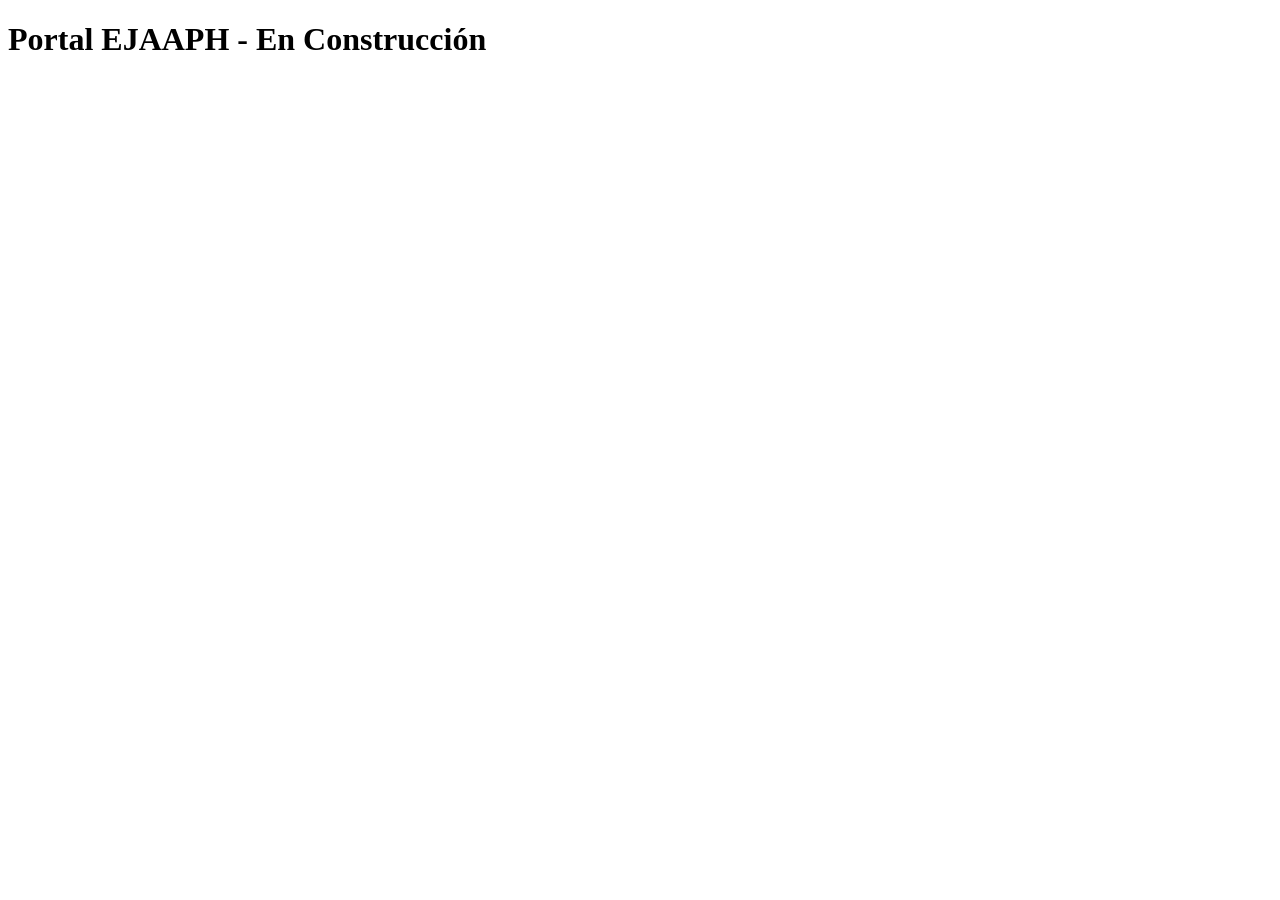
==== index.html @ 94952c79 "Estructura inicial del proyecto" ====
<!DOCTYPE html>
<html lang="es">
<head>
    <meta charset="UTF-8">
    <meta name="viewport" content="width=device-width, initial-scale=1.0">
    <title>Portal EJAAPH - En Construcción</title>
</head>
<body>
    <h1>Portal EJAAPH - En Construcción</h1>
</body>
</html>
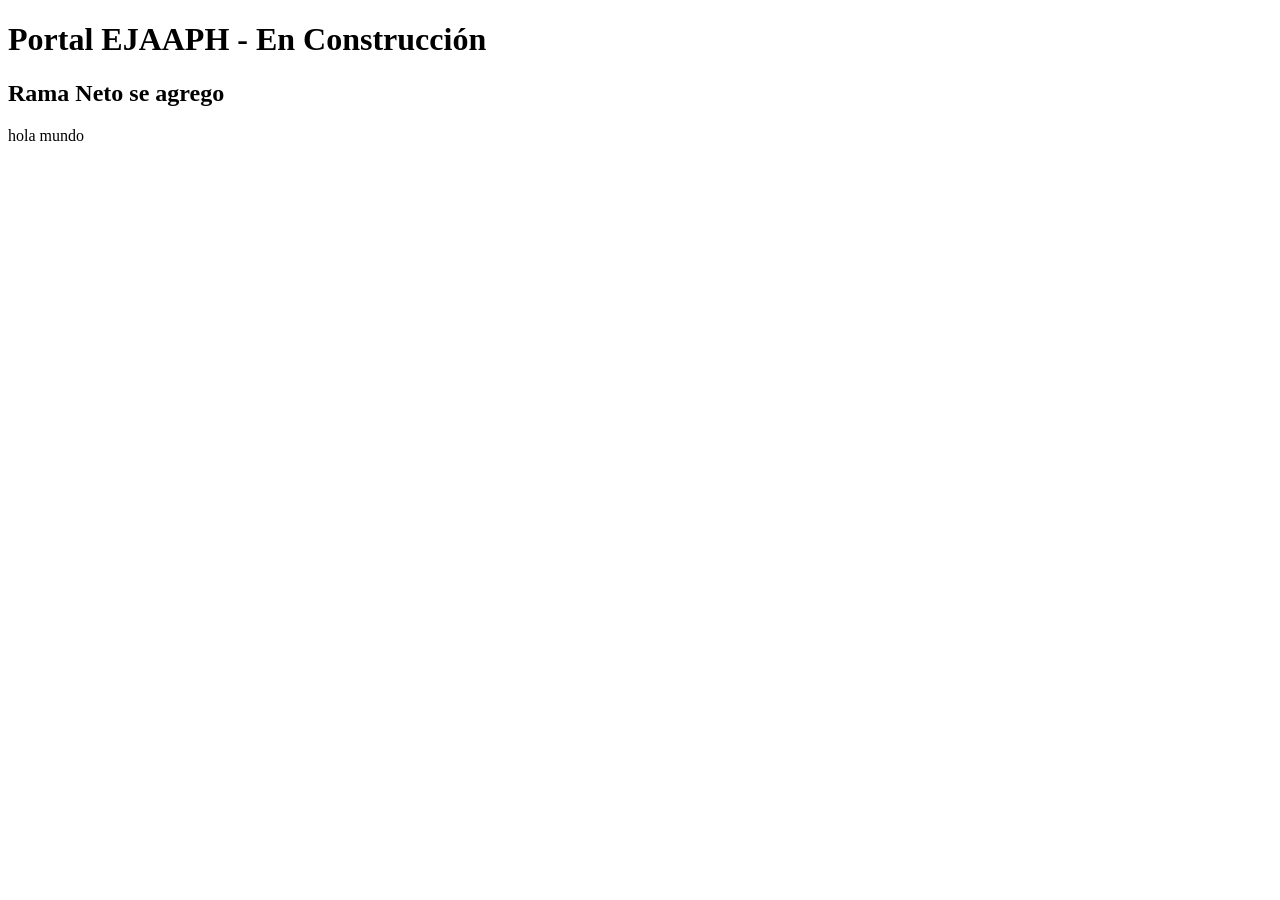
==== commit 41941f0a: "Añadir hola mundo" ====
--- a/index.html
+++ b/index.html
@@ -7,5 +7,8 @@
 </head>
 <body>
     <h1>Portal EJAAPH - En Construcción</h1>
+
+    <h2>Rama Neto se agrego</h2>
+    <p>hola mundo</p>    
 </body>
 </html>
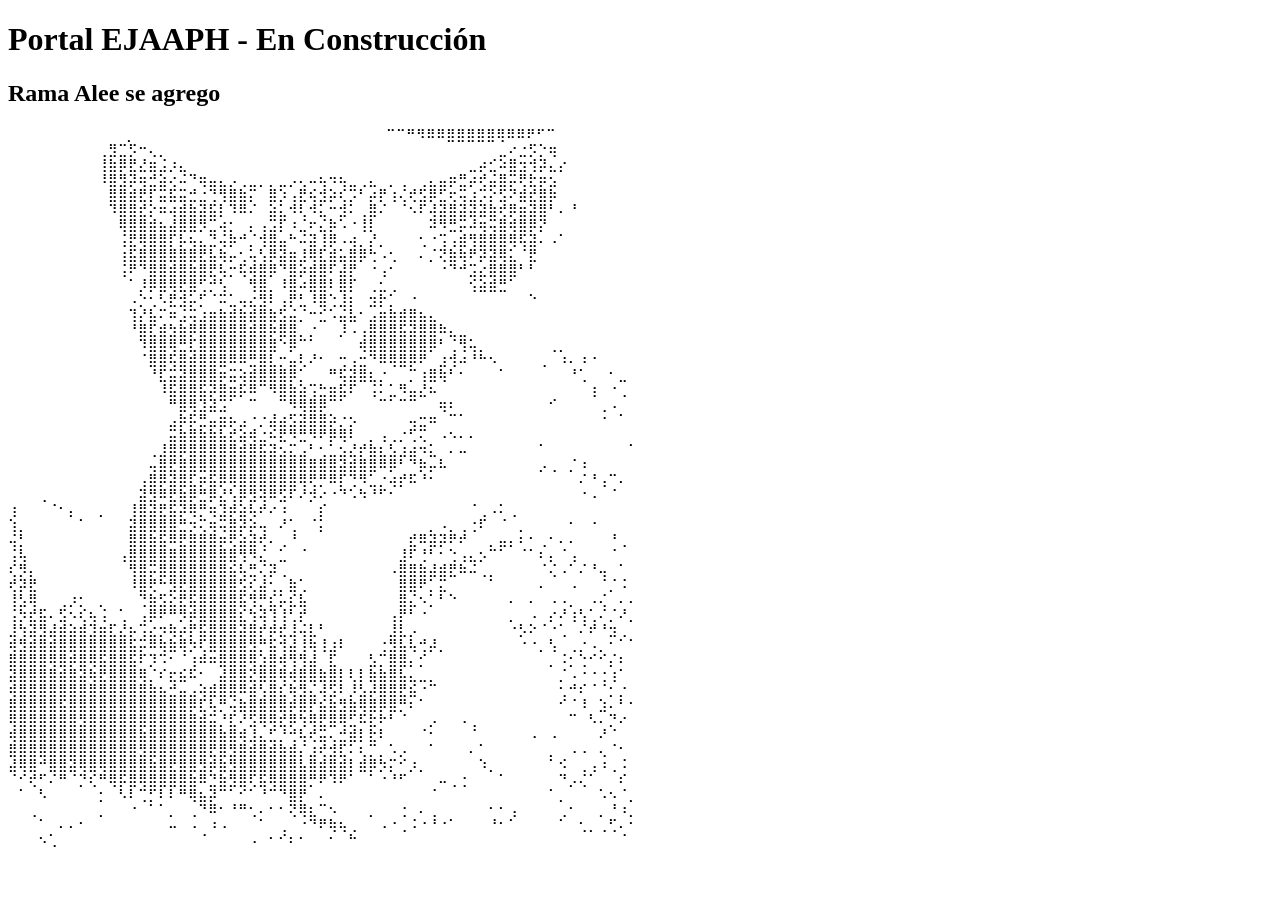
==== commit 93677c1b: "Se agrega rama Alee" ====
--- a/index.html
+++ b/index.html
@@ -8,7 +8,54 @@
 <body>
     <h1>Portal EJAAPH - En Construcción</h1>
 
-    <h2>Rama Neto se agrego</h2>
-    <p>hola mundo</p>    
+    <h2>Rama Alee se agrego</h2>
+    <pre> ⠀⠀⠀⠀⠀⠀⠀⠀⠀⠀⠀⡀⠀⠀⠀⠀⠀⠀⠀⠀⠀⠀⠀⠀⠀⠀⠀⠀⠀⠀⠀⠀⠀⠀⠀⠀⠀⠉⠉⠛⠻⠿⠿⣿⣿⣿⣿⣿⢿⠿⠿⠟⠋⠉⠀⠀⠀⠀⠀⠀⠀⠀⠀
+⠀⠀⠀⠀⠀⠀⠀⠀⠀⢀⣻⣉⡫⠒⢄⡀⠀⠀⠀⠀⠀⠀⠀⠀⠀⠀⠀⠀⠀⠀⠀⠀⠀⠀⠀⠀⠀⠀⠀⠀⠀⠀⠀⠀⠀⠀⠀⠀⠀⣀⠔⣐⡫⡑⢶⠀⠀⠀⠀⠀⠀⠀⠀
+⠀⠀⠀⠀⠀⠀⠀⠀⠀⢸⣷⡿⣟⣜⣶⣨⡰⣄⠀⠀⠀⠀⠀⠀⠀⠀⠀⠀⠀⠀⠀⠀⠀⠀⠀⠀⠀⠀⠀⠀⠀⠀⠀⠀⠀⠀⣀⡴⣊⠵⣿⣲⢺⡽⣄⡔⠀⠀⠀⠀⠀⠀⠀
+⠀⠀⠀⠀⠀⠀⠀⠀⠀⠸⣿⣻⡽⢶⣚⣵⢔⠬⠙⢶⣤⣄⡠⢀⣀⡀⡀⣀⡠⢄⠤⢦⠲⢦⣀⢀⣄⠀⡀⢀⠀⢀⣄⣤⡶⣛⡴⢞⣬⣿⡭⢟⣗⡶⣢⠀⠀⠀⠀⠀⠀⠀⠀
+⠀⠀⠀⠀⠀⠀⠀⠀⠀⠀⣿⣿⣾⣟⡏⣭⣯⣭⣚⣐⢙⢻⣿⣷⡍⠀⣿⡱⢠⣟⢮⣺⡵⢎⡩⠃⡴⡟⢰⢌⢞⣫⡿⣋⢖⢭⣰⡩⡕⣫⠝⣾⣞⣿⡷⠀⠀⠀⠀⠀⠀⠀⠀
+⠀⠀⠀⠀⠀⠀⠀⠀⠀⠀⠹⣿⣿⣞⡕⠶⢴⣾⣷⣽⣯⡇⠹⠿⠌⠀⣵⣅⠺⢇⠺⣅⠒⣺⠅⢀⣿⠌⠀⠈⠢⠏⢼⣽⣿⣽⣽⣽⣷⢞⡿⣶⣽⣿⠃⠄⠘⠀⠀⠀⠀⠀⠀
+⠀⠀⠀⠀⠀⠀⠀⠀⠀⠀⠀⢿⣿⣿⣾⣦⣼⣿⣿⡻⣉⢴⡂⠀⡄⢠⣩⡏⠰⣈⠖⣌⡷⠡⠐⢸⡇⠀⠀⠀⠀⠀⠽⠻⣛⡭⠼⢶⢭⣿⢾⣿⡿⡝⠀⠀⠀⠀⠀⠀⠀⠀⠀
+⠀⠀⠀⠀⠀⠀⠀⠀⠀⠀⠀⢨⣟⢿⣿⣿⡏⡧⢦⣄⣙⢬⡷⠚⡈⢺⣿⣤⠓⠬⣽⢸⡿⠠⢴⡀⡜⡀⠀⠀⠀⢂⠐⢩⢠⣾⢻⣿⣿⣿⢿⢯⣽⠄⠠⠁⠀⠀⠀⠀⠀⠀⠀
+⠀⠀⠀⠀⠀⠀⠀⠀⠀⠀⠀⢰⣯⣿⣿⣿⣿⣿⣿⣟⣧⢷⡤⢂⢥⢣⡿⣽⣶⣸⢿⣏⣾⣥⣿⡿⢓⠠⢂⠀⠀⠄⡈⢝⣷⢷⠟⡽⣽⢿⣅⠈⣟⠀⠀⠀⠀⠀⠀⠀⠀⠀⠀
+⠀⠀⠀⠀⠀⠀⠀⠀⠀⠀⠀⢨⠟⠙⣿⣿⣾⣿⣷⣿⣟⢧⡒⢯⢾⣿⡿⠙⣿⡵⣾⣿⠏⣼⡟⠀⠐⢠⠂⠀⠀⠀⠀⠐⠙⠚⣩⣔⣿⣿⣿⠃⠃⠀⠀⠀⠀⠀⠀⠀⠀⠀⠀
+⠀⠀⠀⠀⠀⠀⠀⠀⠀⠀⠀⠀⠁⡸⡿⣿⢿⣟⣿⢋⡚⢣⠀⠀⢻⣿⡀⠸⣿⠴⣿⣿⠇⣿⡏⠀⢀⣂⢀⠀⠀⠀⠀⠀⠀⠀⢪⣵⣾⣛⠁⠀⠀⠀⠀⠀⠀⠀⠀⠀⠀⠀⠀
+⠀⠀⠀⠀⠀⠀⠀⠀⠀⠀⠀⠀⠠⡑⢂⠣⣟⣺⡥⡋⠈⠭⣁⢤⣔⣻⠇⢠⡟⣃⠸⣿⢑⣸⡆⠀⣲⡗⡁⠀⠐⠀⠀⠀⠀⠀⠀⠀⠀⠀⠀⠀⠑⠀⠀⠀⠀⠀⠀⠀⠀⠀⠀
+⠀⠀⠀⠀⠀⠀⠀⠀⠀⠀⠀⠀⢹⡜⣧⠍⠶⣨⢭⣰⣶⣷⣾⣷⣾⣿⣷⣫⣬⡈⠒⣊⠡⣬⣧⠂⣠⣶⣷⣾⣿⣦⣄⠀⠀⠀⠀⠀⠀⠀⠀⠀⠀⠀⠀⠀⠀⠀⠀⠀⠀⠀⠀
+⠀⠀⠀⠀⠀⠀⠀⠀⠀⠀⠀⠀⠘⣿⣏⣾⣳⣷⡿⣿⣿⣿⣿⣿⣾⣿⡷⣿⣿⡀⡐⠀⠀⡸⠠⢠⣿⣿⣿⣯⣽⣿⣿⠷⣄⣀⠀⠀⠀⠀⠀⠀⠀⠀⠀⠀⠀⠀⠀⠀⠀⠀⠀
+⠀⠀⠀⠀⠀⠀⠀⠀⠀⠀⠀⠀⠀⠹⣿⣿⢿⣛⣏⣿⣿⣿⣿⣿⣿⣿⣿⠑⡿⠉⠁⠀⠀⠀⠀⢾⣿⣿⣿⣿⣿⣿⡿⠃⢈⢻⢥⡀⠀⠀⠀⠀⠀⠀⢀⡀⠀⠀⠀⠀⠀⠀⠀
+⠀⠀⠀⠀⠀⠀⠀⠀⠀⠀⠀⠀⠀⠈⣿⣿⢯⣿⣾⣿⣿⣿⠿⠿⣛⣿⣇⡒⣤⢇⠜⠂⠀⢒⢠⣒⠙⠿⢿⣿⡿⠟⠀⣰⢺⠴⠘⠓⠢⠀⠀⠀⠀⢀⠀⠰⠄⠰⠐⠀⠀⠀⠀
+⠀⠀⠀⠀⠀⠀⠀⠀⠀⠀⠀⠀⠀⠀⠘⣏⣭⣽⣿⣿⣿⡶⣭⢵⣾⣿⣿⣿⡿⡁⠀⠀⠛⢯⣽⣿⣆⡐⠀⠀⡉⢰⣿⢷⠃⠂⠀⠀⠀⠁⠀⠀⠀⠀⠀⠀⠘⢁⠀⠀⠂⣀⠀
+⠀⠀⠀⠀⠀⠀⠀⠀⠀⠀⠀⠀⠀⠀⠀⠸⣯⣿⣿⣯⡽⣿⣶⡯⠿⠉⠻⣿⣷⣵⢩⣓⣶⣯⠏⠀⢨⠅⣁⠻⣤⣜⠦⠀⠀⠀⠀⠀⠀⠀⠀⠀⠀⠀⠀⠀⠀⠀⢰⠀⠐⢀⠀
+⠀⠀⠀⠀⠀⠀⠀⠀⠀⠀⠀⠀⠀⠀⠀⠀⠛⣿⢿⣹⣽⣩⠁⠀⠉⠀⠀⠉⠻⢿⣿⡿⠉⠁⠀⠀⠀⠉⠁⠉⠉⠀⠀⢶⠆⠀⠀⠀⠀⠀⠀⠀⠀⠀⠊⠀⠀⠀⠀⢀⠠⠀⠀
+⠀⠀⠀⠀⠀⠀⠀⠀⠀⠀⠀⠀⠀⠀⠀⠀⣠⡷⡯⣛⣤⣶⡦⣠⠐⡐⣼⣴⣫⣽⣿⣿⡵⡐⡢⠀⠀⠀⠀⠀⢤⣒⠶⠀⠉⠁⠀⠀⠀⠀⠀⠀⠀⠀⠀⠀⠀⠀⠀⠐⠀⠁⠀
+⠀⠀⠀⠀⠀⠀⠀⠀⠀⠀⠀⠀⠀⠀⠀⠀⣭⣷⣿⣷⣷⣧⣞⣵⢾⣐⠮⣟⠻⣛⠻⠟⡿⢿⠇⠀⡀⢠⢀⡐⢋⢍⠀⠠⠢⠄⠄⠀⠀⠀⠀⠀⠀⠀⠀⠀⠀⠀⠀⠀⠀⠀⠀
+⠀⠀⠀⠀⠀⠀⠀⠀⠀⠀⠀⠀⠀⠀⢀⣸⣿⡿⣿⣿⣿⣿⣿⣾⣿⣯⣽⣢⣍⣠⠃⢂⣁⣢⣜⡞⣷⣆⣣⣰⣴⠲⣅⠀⠄⠤⠀⠀⠀⠀⠀⠀⠀⠁⠀⠀⠀⠀⠀⠀⠀⠀⠁
+⠀⠀⠀⠀⠀⠀⠀⠀⠀⠀⠀⠀⠀⠀⢤⣿⣟⣿⣿⣿⣿⣿⣿⣿⣿⣿⣿⣿⣿⣿⣿⣿⣿⣽⣾⣿⣿⠿⡿⠃⠙⡷⡤⠧⠀⠀⠀⠀⠀⠀⠀⠀⠀⡠⢀⠀⡈⠰⠀⠀⠀⠀⠀
+⠀⠀⠀⠀⠀⠀⠀⠀⠀⠀⠀⠀⠀⢠⣿⡿⣽⣿⣏⡶⣯⡿⢿⣿⣿⣿⣿⣿⣿⢿⢟⡛⠿⡏⢙⠻⣁⡐⢴⡞⠯⠘⠂⠀⠀⠀⠀⠀⠀⠀⠀⠀⠀⠀⠀⠀⠀⠌⠘⢠⠉⠄⠀
+⠀⠀⠀⢀⠀⠀⠀⠀⠀⠀⠀⠀⠀⣽⣻⠿⣟⣷⡿⣛⡿⣜⢣⡿⣻⢽⠿⣫⠏⠜⡺⠔⠐⠙⠡⠳⠘⠋⠂⠀⠀⠀⠀⠀⠀⠀⠀⠀⠀⠀⠀⠀⠀⠀⠀⠀⠀⠐⠠⠀⠈⠀⠀
+⢰⠀⠀⠀⠈⠂⡄⠀⠀⡀⠀⠀⢸⣿⣽⣟⣯⡽⢿⡛⢶⣹⡾⣵⢧⠞⠔⠰⠀⠀⠀⡎⠀⠀⠀⠀⠀⠀⠀⠀⠀⠀⠀⠀⠀⠀⠈⢀⠠⠅⢀⠀⠀⠀⠀⠀⠀⠀⠀⠀⠀⠀⠀
+⢱⡀⠀⠀⠀⠀⠀⠁⠀⠀⠀⠀⣽⣿⣿⣿⣿⣛⡲⢍⢶⢭⣿⡽⡵⢤⠀⠜⢁⠀⠈⡅⠀⠀⠀⠀⠀⠀⠀⠀⠀⠀⡀⠠⡀⢀⢐⠏⠀⠈⠀⡀⠀⠀⠀⠀⠂⠀⠐⠀⠀⠀⠀
+⢬⡃⠀⠀⠀⠀⠀⠀⠀⠀⠀⠀⣿⣿⣷⣯⠿⣟⣿⣿⣿⡶⢟⣵⣽⢞⠄⢀⠘⠀⠀⠀⠀⠀⠀⠀⠀⠀⠀⠀⣞⠿⣽⡽⠟⠞⠀⠀⡀⣤⡄⠆⠂⢀⠂⠄⠄⠀⠀⠀⠘⢀⠀
+⢨⢧⠀⠀⠀⠀⠀⠀⠀⠀⠀⢠⣿⣿⣿⣿⣿⣿⣿⣿⣿⣿⣿⢻⠻⣌⠀⣁⠀⠈⠀⠀⠀⠀⠀⠀⠀⠀⠀⣸⠏⢘⠃⠂⢑⢠⣄⡢⠉⠁⠀⠈⠁⠆⡄⠈⢠⠀⠀⠀⠈⠀⠀
+⢎⡻⡄⠀⠀⠀⠀⠀⠀⠀⠀⠀⢻⣿⡭⣿⣿⣿⣿⣿⣿⣿⣮⢧⣛⢌⡽⢀⠀⠀⠀⠀⠀⠀⠀⠀⠀⠀⠠⣿⣿⣷⣼⣾⣟⠷⠬⢀⡀⠀⠀⠀⠀⠈⢌⠠⠁⠌⠘⢤⠀⠁⠀
+⢞⡽⣟⠀⠀⠀⠀⠀⠀⠀⠀⠀⠸⣿⢟⠓⣻⣟⣿⣿⣿⣿⣿⣫⢎⣼⢂⡀⣷⢁⠀⠀⠀⠀⠀⠀⠀⠀⠀⣿⣿⠟⡁⣍⠀⠀⠀⠀⠁⠀⠀⠀⠀⠄⠀⠀⠠⠀⠀⠈⡈⠨⠀
+⢸⣣⢿⠀⠀⢀⡰⡂⠀⡀⠀⠀⠀⢙⣷⣫⣕⣟⣯⣿⣿⣿⣿⣯⢻⡛⣎⡥⣎⣧⠀⠀⠀⠀⠀⠀⠀⠀⠀⣿⣌⠢⡁⠃⠑⠀⠀⠀⠀⠀⠄⠀⠄⠀⠠⠠⡀⠀⠠⢌⠀⠄⠄
+⢨⡳⣞⣯⠄⣫⠢⢎⢦⢨⠀⢁⠀⢠⡿⠟⠛⡻⡾⣿⣿⣿⣿⣎⢳⢽⢹⢸⢃⡞⠀⠀⠀⠀⠀⠀⠀⠀⢠⡟⠃⠐⠀⠀⠀⠀⠀⠀⠀⠀⡀⠀⠠⠀⡔⠜⢰⢣⢁⠌⡈⠜⡀
+⣸⢳⣽⣻⣼⣾⣵⣾⣹⣶⣏⣜⡦⢩⣔⡲⢷⡴⡟⣯⣿⣿⣿⣽⣿⡞⡾⣞⣸⢬⣇⠃⠀⠀⠀⠀⠀⠀⣸⣇⡠⠀⠀⠀⠀⠀⠀⠀⠀⠀⠐⡣⠕⠈⠐⢁⠀⠌⠞⠘⣲⢀⠀
+⢾⣻⣾⣿⣾⣿⣿⣿⣿⣿⣿⣿⣯⡭⠿⢷⣷⢿⡳⢏⣿⣿⣿⣿⣻⡛⣯⢺⣼⢸⢷⢸⣰⠇⠀⠀⠀⢐⣻⣧⢧⢚⡼⡀⠀⠀⠀⠀⠀⠀⠀⠐⠐⡀⢣⠀⢀⡐⠠⡀⠂⠁⠁
+⣿⣿⣿⣿⢿⣿⡾⣿⢿⣯⣿⣿⣯⠏⡹⠩⠂⠈⢰⠾⠶⣿⣿⣿⢿⣱⣿⢾⢻⢻⣼⠀⣏⠀⠀⠀⣣⡉⣿⣿⡄⡊⠀⠀⠀⠀⠀⠀⠀⠀⠀⠀⠀⠀⡀⠨⡂⢑⠊⠊⡌⠆⠀
+⣽⣿⣿⣿⣿⣾⣿⣽⢷⣟⣿⣿⣿⢿⡈⠎⣖⣮⠯⠂⠀⣼⣿⣿⣝⣿⣿⢿⢾⣿⣿⣷⣿⡇⢇⡇⣷⣷⣿⣧⣄⣀⡀⠀⠀⠀⠀⠀⠀⠀⠀⠀⠀⠀⠀⡈⠠⠐⠐⢐⢰⠁⠀
+⢾⣿⣿⣿⣿⣿⣿⣿⣿⣿⣿⣿⣿⣿⣷⣦⣚⣤⣠⢵⣾⣿⣿⠿⣾⢣⣿⣎⢷⣻⣌⢼⣫⠇⡸⣣⡼⣿⣿⣟⣮⠐⠉⠀⠀⠀⠀⠀⠀⠀⠀⠀⠀⠀⠀⢂⠚⠎⠈⠈⡂⡐⠀
+⣿⣿⣿⣿⣿⣯⣿⣿⣿⣿⣿⣿⣿⣿⣿⣿⣿⣿⡿⣏⢧⡛⢬⣷⣿⣿⣿⣿⡾⣿⡟⣮⣷⣻⣷⢿⣿⡿⣿⡛⠆⠁⠀⠀⠀⠀⠀⠀⠀⠀⠀⠀⠀⠀⠀⠊⠈⠸⠀⣱⠄⠃⠂
+⢿⣿⣿⣿⣿⣿⣿⣻⣿⣿⣿⣿⣿⣿⣿⣿⣿⣿⣿⣾⣭⡘⣏⠜⣫⢿⢿⣞⡿⢳⢿⣟⣿⢿⣋⠯⣗⠗⠃⠈⠀⠀⡠⠀⠀⠠⢀⠀⠀⠀⠀⠀⠀⠀⠀⠀⠉⠀⠣⠄⡙⠔⠀
+⢾⣿⣿⣿⣿⣿⣿⣿⣿⣿⣿⣿⣿⣷⣿⣿⣿⣿⣿⣿⣿⣷⣿⢾⣸⣄⣋⡘⢚⢧⢞⣭⢄⣚⣾⡇⣗⠇⠀⠀⠀⠈⠂⠀⠀⠀⠈⠀⠀⠀⠀⠀⠠⠀⠠⠀⠀⠀⠀⠜⠈⠀⠀
+⣿⣿⣿⣿⣿⣿⣿⣿⣿⣿⣿⣿⣿⣻⣿⣿⣿⣿⣿⣿⣟⣿⣻⣿⣾⣿⣾⣷⣾⡌⣰⢞⣺⣏⠅⢆⡉⡀⠡⡠⠀⠀⠁⠀⠀⠀⠄⠁⠀⠀⠀⠀⠀⠀⡀⠀⠠⠠⠀⢄⠈⠂⠀
+⣼⢿⣿⠚⣿⣿⣽⢿⣿⢿⣿⣿⣿⣿⣷⣿⣟⣿⣿⣻⡾⣷⣻⣿⣿⣿⣿⣿⣿⣧⣿⣾⣿⣾⡇⣾⡿⡳⡍⠊⡰⡀⠀⠀⠀⠀⠀⠱⡀⠀⠀⠀⠀⠀⠁⠪⠀⢀⢠⠰⢀⠨⠀
+⠈⠊⢞⠋⠌⠛⠈⡙⢎⠛⢿⡯⣿⢿⣿⣿⣿⣿⣷⠿⣙⣷⣻⣿⢏⣯⢿⣿⣿⣿⡛⠟⠹⠟⠁⠀⠁⠐⠘⠋⠀⠀⠀⠤⢀⢐⠀⠀⠀⠁⠀⠀⠀⠀⠀⠙⡠⢌⠁⠀⠀⠎⠀
+⠀⠁⠀⠣⠀⠀⠀⠀⠀⡂⠀⠣⠇⢉⡋⠇⠇⠛⢿⣦⡽⠉⠁⠊⠁⠘⠉⠙⣿⡟⠀⠄⠀⠀⠀⠀⠀⠀⠀⠀⠀⠀⠈⠀⠀⠀⠀⠀⠀⠀⠀⠀⠀⠀⠁⡀⠀⠀⠀⠡⠢⠈⡀
+⠀⠀⢀⠀⠀⠀⠀⠀⠀⡀⠀⠀⠐⠀⠁⠁⡀⠀⢀⠙⠿⠂⠘⠛⢂⠄⠂⠂⢝⢿⣆⠉⠢⠀⠀⠀⡀⠀⠀⢐⠀⠄⢀⠀⠀⠀⠀⠀⠂⠂⢠⠀⠀⠀⠀⢀⠂⠀⠀⡀⠘⠰⡀
+⠀⠀⠀⠁⠀⠄⠄⠂⠀⠀⠀⠀⠀⠀⠀⠀⠤⠀⠠⠀⠰⠠⠀⠀⠀⠁⠀⢀⠀⠐⠙⠟⢷⢦⢀⠀⠀⠠⠐⢀⠨⠐⠘⠐⠁⠀⠀⠀⠘⠂⠁⠀⠀⠀⠀⠁⠀⢂⡀⢀⢋⠄⠂
+⠀⠀⠀⠢⢁⠀⠀⠀⠀⠀⠀⠀⠀⠀⠀⠀⠀⠀⠀⠈⠀⠀⠀⠀⠠⠀⠂⠊⠆⠂⠀⠀⠂⠀⠓⠀⠀⠀⠀⠀⠀⠀⠀⠀⠀⠀⠀⠀⠀⠀⠀⠀⠀⠀⠀⠀⠀⠀⠀⠀⠀⠈⠀</pre>    
 </body>
 </html>
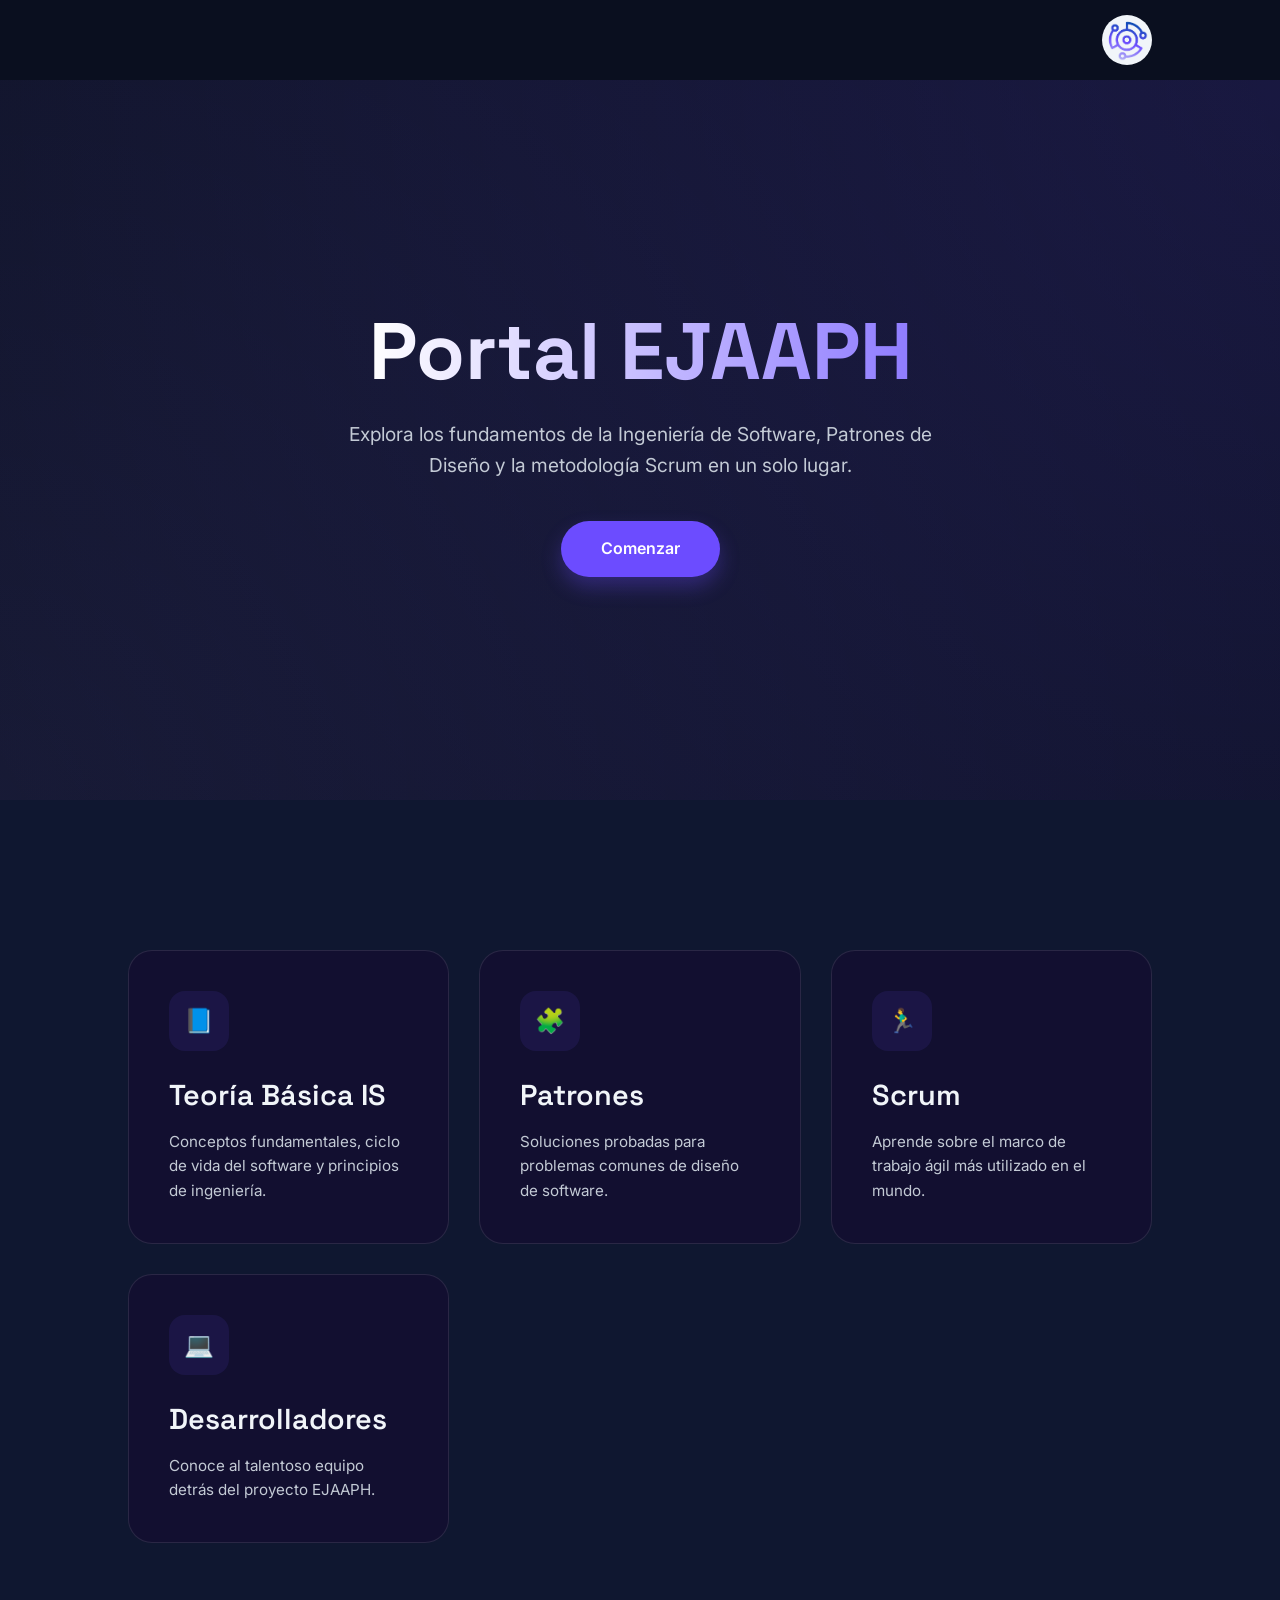
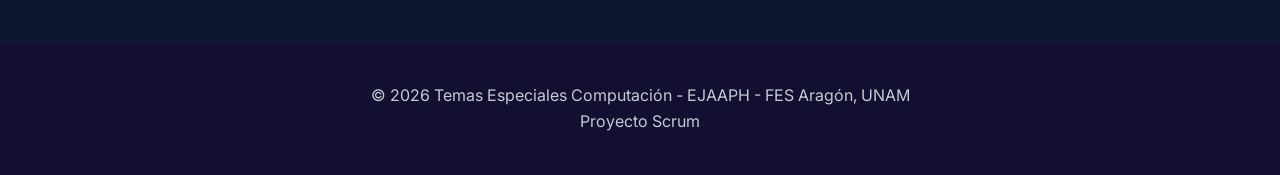
==== commit 179f33b4: "Se hace el home page, se dan estilos a el apartado 3 y se actualia una foto" ====
--- a/index.html
+++ b/index.html
@@ -1,61 +1,107 @@
 <!DOCTYPE html>
 <html lang="es">
+
 <head>
     <meta charset="UTF-8">
     <meta name="viewport" content="width=device-width, initial-scale=1.0">
-    <title>Portal EJAAPH - En Construcción</title>
+    <meta name="description" content="Portal EJAAPH - Ingeniería de Software y Metodologías Ágiles">
+    <title>Portal EJAAPH | Inicio</title>
+    <!-- Google Fonts -->
+    <link rel="preconnect" href="https://fonts.googleapis.com">
+    <link rel="preconnect" href="https://fonts.gstatic.com" crossorigin>
+    <link href="https://fonts.googleapis.com/css2?family=Inter:wght@400;500;600&family=Space+Grotesk:wght@500;700&display=swap" rel="stylesheet">
+    <link rel="stylesheet" href="src/style.css">
 </head>
+
 <body>
-    <h1>Portal EJAAPH - En Construcción</h1>
+    <!-- Encabezado -->
+    <header class="header">
+        <div class="menu">
+            <button id="menu-btn" class="menu-btn">
+                <span></span>
+                <span></span>
+                <span></span>
+            </button>
 
-    <h2>Rama Alee se agrego</h2>
-    <pre> ⠀⠀⠀⠀⠀⠀⠀⠀⠀⠀⠀⡀⠀⠀⠀⠀⠀⠀⠀⠀⠀⠀⠀⠀⠀⠀⠀⠀⠀⠀⠀⠀⠀⠀⠀⠀⠀⠉⠉⠛⠻⠿⠿⣿⣿⣿⣿⣿⢿⠿⠿⠟⠋⠉⠀⠀⠀⠀⠀⠀⠀⠀⠀
-⠀⠀⠀⠀⠀⠀⠀⠀⠀⢀⣻⣉⡫⠒⢄⡀⠀⠀⠀⠀⠀⠀⠀⠀⠀⠀⠀⠀⠀⠀⠀⠀⠀⠀⠀⠀⠀⠀⠀⠀⠀⠀⠀⠀⠀⠀⠀⠀⠀⣀⠔⣐⡫⡑⢶⠀⠀⠀⠀⠀⠀⠀⠀
-⠀⠀⠀⠀⠀⠀⠀⠀⠀⢸⣷⡿⣟⣜⣶⣨⡰⣄⠀⠀⠀⠀⠀⠀⠀⠀⠀⠀⠀⠀⠀⠀⠀⠀⠀⠀⠀⠀⠀⠀⠀⠀⠀⠀⠀⠀⣀⡴⣊⠵⣿⣲⢺⡽⣄⡔⠀⠀⠀⠀⠀⠀⠀
-⠀⠀⠀⠀⠀⠀⠀⠀⠀⠸⣿⣻⡽⢶⣚⣵⢔⠬⠙⢶⣤⣄⡠⢀⣀⡀⡀⣀⡠⢄⠤⢦⠲⢦⣀⢀⣄⠀⡀⢀⠀⢀⣄⣤⡶⣛⡴⢞⣬⣿⡭⢟⣗⡶⣢⠀⠀⠀⠀⠀⠀⠀⠀
-⠀⠀⠀⠀⠀⠀⠀⠀⠀⠀⣿⣿⣾⣟⡏⣭⣯⣭⣚⣐⢙⢻⣿⣷⡍⠀⣿⡱⢠⣟⢮⣺⡵⢎⡩⠃⡴⡟⢰⢌⢞⣫⡿⣋⢖⢭⣰⡩⡕⣫⠝⣾⣞⣿⡷⠀⠀⠀⠀⠀⠀⠀⠀
-⠀⠀⠀⠀⠀⠀⠀⠀⠀⠀⠹⣿⣿⣞⡕⠶⢴⣾⣷⣽⣯⡇⠹⠿⠌⠀⣵⣅⠺⢇⠺⣅⠒⣺⠅⢀⣿⠌⠀⠈⠢⠏⢼⣽⣿⣽⣽⣽⣷⢞⡿⣶⣽⣿⠃⠄⠘⠀⠀⠀⠀⠀⠀
-⠀⠀⠀⠀⠀⠀⠀⠀⠀⠀⠀⢿⣿⣿⣾⣦⣼⣿⣿⡻⣉⢴⡂⠀⡄⢠⣩⡏⠰⣈⠖⣌⡷⠡⠐⢸⡇⠀⠀⠀⠀⠀⠽⠻⣛⡭⠼⢶⢭⣿⢾⣿⡿⡝⠀⠀⠀⠀⠀⠀⠀⠀⠀
-⠀⠀⠀⠀⠀⠀⠀⠀⠀⠀⠀⢨⣟⢿⣿⣿⡏⡧⢦⣄⣙⢬⡷⠚⡈⢺⣿⣤⠓⠬⣽⢸⡿⠠⢴⡀⡜⡀⠀⠀⠀⢂⠐⢩⢠⣾⢻⣿⣿⣿⢿⢯⣽⠄⠠⠁⠀⠀⠀⠀⠀⠀⠀
-⠀⠀⠀⠀⠀⠀⠀⠀⠀⠀⠀⢰⣯⣿⣿⣿⣿⣿⣿⣟⣧⢷⡤⢂⢥⢣⡿⣽⣶⣸⢿⣏⣾⣥⣿⡿⢓⠠⢂⠀⠀⠄⡈⢝⣷⢷⠟⡽⣽⢿⣅⠈⣟⠀⠀⠀⠀⠀⠀⠀⠀⠀⠀
-⠀⠀⠀⠀⠀⠀⠀⠀⠀⠀⠀⢨⠟⠙⣿⣿⣾⣿⣷⣿⣟⢧⡒⢯⢾⣿⡿⠙⣿⡵⣾⣿⠏⣼⡟⠀⠐⢠⠂⠀⠀⠀⠀⠐⠙⠚⣩⣔⣿⣿⣿⠃⠃⠀⠀⠀⠀⠀⠀⠀⠀⠀⠀
-⠀⠀⠀⠀⠀⠀⠀⠀⠀⠀⠀⠀⠁⡸⡿⣿⢿⣟⣿⢋⡚⢣⠀⠀⢻⣿⡀⠸⣿⠴⣿⣿⠇⣿⡏⠀⢀⣂⢀⠀⠀⠀⠀⠀⠀⠀⢪⣵⣾⣛⠁⠀⠀⠀⠀⠀⠀⠀⠀⠀⠀⠀⠀
-⠀⠀⠀⠀⠀⠀⠀⠀⠀⠀⠀⠀⠠⡑⢂⠣⣟⣺⡥⡋⠈⠭⣁⢤⣔⣻⠇⢠⡟⣃⠸⣿⢑⣸⡆⠀⣲⡗⡁⠀⠐⠀⠀⠀⠀⠀⠀⠀⠀⠀⠀⠀⠑⠀⠀⠀⠀⠀⠀⠀⠀⠀⠀
-⠀⠀⠀⠀⠀⠀⠀⠀⠀⠀⠀⠀⢹⡜⣧⠍⠶⣨⢭⣰⣶⣷⣾⣷⣾⣿⣷⣫⣬⡈⠒⣊⠡⣬⣧⠂⣠⣶⣷⣾⣿⣦⣄⠀⠀⠀⠀⠀⠀⠀⠀⠀⠀⠀⠀⠀⠀⠀⠀⠀⠀⠀⠀
-⠀⠀⠀⠀⠀⠀⠀⠀⠀⠀⠀⠀⠘⣿⣏⣾⣳⣷⡿⣿⣿⣿⣿⣿⣾⣿⡷⣿⣿⡀⡐⠀⠀⡸⠠⢠⣿⣿⣿⣯⣽⣿⣿⠷⣄⣀⠀⠀⠀⠀⠀⠀⠀⠀⠀⠀⠀⠀⠀⠀⠀⠀⠀
-⠀⠀⠀⠀⠀⠀⠀⠀⠀⠀⠀⠀⠀⠹⣿⣿⢿⣛⣏⣿⣿⣿⣿⣿⣿⣿⣿⠑⡿⠉⠁⠀⠀⠀⠀⢾⣿⣿⣿⣿⣿⣿⡿⠃⢈⢻⢥⡀⠀⠀⠀⠀⠀⠀⢀⡀⠀⠀⠀⠀⠀⠀⠀
-⠀⠀⠀⠀⠀⠀⠀⠀⠀⠀⠀⠀⠀⠈⣿⣿⢯⣿⣾⣿⣿⣿⠿⠿⣛⣿⣇⡒⣤⢇⠜⠂⠀⢒⢠⣒⠙⠿⢿⣿⡿⠟⠀⣰⢺⠴⠘⠓⠢⠀⠀⠀⠀⢀⠀⠰⠄⠰⠐⠀⠀⠀⠀
-⠀⠀⠀⠀⠀⠀⠀⠀⠀⠀⠀⠀⠀⠀⠘⣏⣭⣽⣿⣿⣿⡶⣭⢵⣾⣿⣿⣿⡿⡁⠀⠀⠛⢯⣽⣿⣆⡐⠀⠀⡉⢰⣿⢷⠃⠂⠀⠀⠀⠁⠀⠀⠀⠀⠀⠀⠘⢁⠀⠀⠂⣀⠀
-⠀⠀⠀⠀⠀⠀⠀⠀⠀⠀⠀⠀⠀⠀⠀⠸⣯⣿⣿⣯⡽⣿⣶⡯⠿⠉⠻⣿⣷⣵⢩⣓⣶⣯⠏⠀⢨⠅⣁⠻⣤⣜⠦⠀⠀⠀⠀⠀⠀⠀⠀⠀⠀⠀⠀⠀⠀⠀⢰⠀⠐⢀⠀
-⠀⠀⠀⠀⠀⠀⠀⠀⠀⠀⠀⠀⠀⠀⠀⠀⠛⣿⢿⣹⣽⣩⠁⠀⠉⠀⠀⠉⠻⢿⣿⡿⠉⠁⠀⠀⠀⠉⠁⠉⠉⠀⠀⢶⠆⠀⠀⠀⠀⠀⠀⠀⠀⠀⠊⠀⠀⠀⠀⢀⠠⠀⠀
-⠀⠀⠀⠀⠀⠀⠀⠀⠀⠀⠀⠀⠀⠀⠀⠀⣠⡷⡯⣛⣤⣶⡦⣠⠐⡐⣼⣴⣫⣽⣿⣿⡵⡐⡢⠀⠀⠀⠀⠀⢤⣒⠶⠀⠉⠁⠀⠀⠀⠀⠀⠀⠀⠀⠀⠀⠀⠀⠀⠐⠀⠁⠀
-⠀⠀⠀⠀⠀⠀⠀⠀⠀⠀⠀⠀⠀⠀⠀⠀⣭⣷⣿⣷⣷⣧⣞⣵⢾⣐⠮⣟⠻⣛⠻⠟⡿⢿⠇⠀⡀⢠⢀⡐⢋⢍⠀⠠⠢⠄⠄⠀⠀⠀⠀⠀⠀⠀⠀⠀⠀⠀⠀⠀⠀⠀⠀
-⠀⠀⠀⠀⠀⠀⠀⠀⠀⠀⠀⠀⠀⠀⢀⣸⣿⡿⣿⣿⣿⣿⣿⣾⣿⣯⣽⣢⣍⣠⠃⢂⣁⣢⣜⡞⣷⣆⣣⣰⣴⠲⣅⠀⠄⠤⠀⠀⠀⠀⠀⠀⠀⠁⠀⠀⠀⠀⠀⠀⠀⠀⠁
-⠀⠀⠀⠀⠀⠀⠀⠀⠀⠀⠀⠀⠀⠀⢤⣿⣟⣿⣿⣿⣿⣿⣿⣿⣿⣿⣿⣿⣿⣿⣿⣿⣿⣽⣾⣿⣿⠿⡿⠃⠙⡷⡤⠧⠀⠀⠀⠀⠀⠀⠀⠀⠀⡠⢀⠀⡈⠰⠀⠀⠀⠀⠀
-⠀⠀⠀⠀⠀⠀⠀⠀⠀⠀⠀⠀⠀⢠⣿⡿⣽⣿⣏⡶⣯⡿⢿⣿⣿⣿⣿⣿⣿⢿⢟⡛⠿⡏⢙⠻⣁⡐⢴⡞⠯⠘⠂⠀⠀⠀⠀⠀⠀⠀⠀⠀⠀⠀⠀⠀⠀⠌⠘⢠⠉⠄⠀
-⠀⠀⠀⢀⠀⠀⠀⠀⠀⠀⠀⠀⠀⣽⣻⠿⣟⣷⡿⣛⡿⣜⢣⡿⣻⢽⠿⣫⠏⠜⡺⠔⠐⠙⠡⠳⠘⠋⠂⠀⠀⠀⠀⠀⠀⠀⠀⠀⠀⠀⠀⠀⠀⠀⠀⠀⠀⠐⠠⠀⠈⠀⠀
-⢰⠀⠀⠀⠈⠂⡄⠀⠀⡀⠀⠀⢸⣿⣽⣟⣯⡽⢿⡛⢶⣹⡾⣵⢧⠞⠔⠰⠀⠀⠀⡎⠀⠀⠀⠀⠀⠀⠀⠀⠀⠀⠀⠀⠀⠀⠈⢀⠠⠅⢀⠀⠀⠀⠀⠀⠀⠀⠀⠀⠀⠀⠀
-⢱⡀⠀⠀⠀⠀⠀⠁⠀⠀⠀⠀⣽⣿⣿⣿⣿⣛⡲⢍⢶⢭⣿⡽⡵⢤⠀⠜⢁⠀⠈⡅⠀⠀⠀⠀⠀⠀⠀⠀⠀⠀⡀⠠⡀⢀⢐⠏⠀⠈⠀⡀⠀⠀⠀⠀⠂⠀⠐⠀⠀⠀⠀
-⢬⡃⠀⠀⠀⠀⠀⠀⠀⠀⠀⠀⣿⣿⣷⣯⠿⣟⣿⣿⣿⡶⢟⣵⣽⢞⠄⢀⠘⠀⠀⠀⠀⠀⠀⠀⠀⠀⠀⠀⣞⠿⣽⡽⠟⠞⠀⠀⡀⣤⡄⠆⠂⢀⠂⠄⠄⠀⠀⠀⠘⢀⠀
-⢨⢧⠀⠀⠀⠀⠀⠀⠀⠀⠀⢠⣿⣿⣿⣿⣿⣿⣿⣿⣿⣿⣿⢻⠻⣌⠀⣁⠀⠈⠀⠀⠀⠀⠀⠀⠀⠀⠀⣸⠏⢘⠃⠂⢑⢠⣄⡢⠉⠁⠀⠈⠁⠆⡄⠈⢠⠀⠀⠀⠈⠀⠀
-⢎⡻⡄⠀⠀⠀⠀⠀⠀⠀⠀⠀⢻⣿⡭⣿⣿⣿⣿⣿⣿⣿⣮⢧⣛⢌⡽⢀⠀⠀⠀⠀⠀⠀⠀⠀⠀⠀⠠⣿⣿⣷⣼⣾⣟⠷⠬⢀⡀⠀⠀⠀⠀⠈⢌⠠⠁⠌⠘⢤⠀⠁⠀
-⢞⡽⣟⠀⠀⠀⠀⠀⠀⠀⠀⠀⠸⣿⢟⠓⣻⣟⣿⣿⣿⣿⣿⣫⢎⣼⢂⡀⣷⢁⠀⠀⠀⠀⠀⠀⠀⠀⠀⣿⣿⠟⡁⣍⠀⠀⠀⠀⠁⠀⠀⠀⠀⠄⠀⠀⠠⠀⠀⠈⡈⠨⠀
-⢸⣣⢿⠀⠀⢀⡰⡂⠀⡀⠀⠀⠀⢙⣷⣫⣕⣟⣯⣿⣿⣿⣿⣯⢻⡛⣎⡥⣎⣧⠀⠀⠀⠀⠀⠀⠀⠀⠀⣿⣌⠢⡁⠃⠑⠀⠀⠀⠀⠀⠄⠀⠄⠀⠠⠠⡀⠀⠠⢌⠀⠄⠄
-⢨⡳⣞⣯⠄⣫⠢⢎⢦⢨⠀⢁⠀⢠⡿⠟⠛⡻⡾⣿⣿⣿⣿⣎⢳⢽⢹⢸⢃⡞⠀⠀⠀⠀⠀⠀⠀⠀⢠⡟⠃⠐⠀⠀⠀⠀⠀⠀⠀⠀⡀⠀⠠⠀⡔⠜⢰⢣⢁⠌⡈⠜⡀
-⣸⢳⣽⣻⣼⣾⣵⣾⣹⣶⣏⣜⡦⢩⣔⡲⢷⡴⡟⣯⣿⣿⣿⣽⣿⡞⡾⣞⣸⢬⣇⠃⠀⠀⠀⠀⠀⠀⣸⣇⡠⠀⠀⠀⠀⠀⠀⠀⠀⠀⠐⡣⠕⠈⠐⢁⠀⠌⠞⠘⣲⢀⠀
-⢾⣻⣾⣿⣾⣿⣿⣿⣿⣿⣿⣿⣯⡭⠿⢷⣷⢿⡳⢏⣿⣿⣿⣿⣻⡛⣯⢺⣼⢸⢷⢸⣰⠇⠀⠀⠀⢐⣻⣧⢧⢚⡼⡀⠀⠀⠀⠀⠀⠀⠀⠐⠐⡀⢣⠀⢀⡐⠠⡀⠂⠁⠁
-⣿⣿⣿⣿⢿⣿⡾⣿⢿⣯⣿⣿⣯⠏⡹⠩⠂⠈⢰⠾⠶⣿⣿⣿⢿⣱⣿⢾⢻⢻⣼⠀⣏⠀⠀⠀⣣⡉⣿⣿⡄⡊⠀⠀⠀⠀⠀⠀⠀⠀⠀⠀⠀⠀⡀⠨⡂⢑⠊⠊⡌⠆⠀
-⣽⣿⣿⣿⣿⣾⣿⣽⢷⣟⣿⣿⣿⢿⡈⠎⣖⣮⠯⠂⠀⣼⣿⣿⣝⣿⣿⢿⢾⣿⣿⣷⣿⡇⢇⡇⣷⣷⣿⣧⣄⣀⡀⠀⠀⠀⠀⠀⠀⠀⠀⠀⠀⠀⠀⡈⠠⠐⠐⢐⢰⠁⠀
-⢾⣿⣿⣿⣿⣿⣿⣿⣿⣿⣿⣿⣿⣿⣷⣦⣚⣤⣠⢵⣾⣿⣿⠿⣾⢣⣿⣎⢷⣻⣌⢼⣫⠇⡸⣣⡼⣿⣿⣟⣮⠐⠉⠀⠀⠀⠀⠀⠀⠀⠀⠀⠀⠀⠀⢂⠚⠎⠈⠈⡂⡐⠀
-⣿⣿⣿⣿⣿⣯⣿⣿⣿⣿⣿⣿⣿⣿⣿⣿⣿⣿⡿⣏⢧⡛⢬⣷⣿⣿⣿⣿⡾⣿⡟⣮⣷⣻⣷⢿⣿⡿⣿⡛⠆⠁⠀⠀⠀⠀⠀⠀⠀⠀⠀⠀⠀⠀⠀⠊⠈⠸⠀⣱⠄⠃⠂
-⢿⣿⣿⣿⣿⣿⣿⣻⣿⣿⣿⣿⣿⣿⣿⣿⣿⣿⣿⣾⣭⡘⣏⠜⣫⢿⢿⣞⡿⢳⢿⣟⣿⢿⣋⠯⣗⠗⠃⠈⠀⠀⡠⠀⠀⠠⢀⠀⠀⠀⠀⠀⠀⠀⠀⠀⠉⠀⠣⠄⡙⠔⠀
-⢾⣿⣿⣿⣿⣿⣿⣿⣿⣿⣿⣿⣿⣷⣿⣿⣿⣿⣿⣿⣿⣷⣿⢾⣸⣄⣋⡘⢚⢧⢞⣭⢄⣚⣾⡇⣗⠇⠀⠀⠀⠈⠂⠀⠀⠀⠈⠀⠀⠀⠀⠀⠠⠀⠠⠀⠀⠀⠀⠜⠈⠀⠀
-⣿⣿⣿⣿⣿⣿⣿⣿⣿⣿⣿⣿⣿⣻⣿⣿⣿⣿⣿⣿⣟⣿⣻⣿⣾⣿⣾⣷⣾⡌⣰⢞⣺⣏⠅⢆⡉⡀⠡⡠⠀⠀⠁⠀⠀⠀⠄⠁⠀⠀⠀⠀⠀⠀⡀⠀⠠⠠⠀⢄⠈⠂⠀
-⣼⢿⣿⠚⣿⣿⣽⢿⣿⢿⣿⣿⣿⣿⣷⣿⣟⣿⣿⣻⡾⣷⣻⣿⣿⣿⣿⣿⣿⣧⣿⣾⣿⣾⡇⣾⡿⡳⡍⠊⡰⡀⠀⠀⠀⠀⠀⠱⡀⠀⠀⠀⠀⠀⠁⠪⠀⢀⢠⠰⢀⠨⠀
-⠈⠊⢞⠋⠌⠛⠈⡙⢎⠛⢿⡯⣿⢿⣿⣿⣿⣿⣷⠿⣙⣷⣻⣿⢏⣯⢿⣿⣿⣿⡛⠟⠹⠟⠁⠀⠁⠐⠘⠋⠀⠀⠀⠤⢀⢐⠀⠀⠀⠁⠀⠀⠀⠀⠀⠙⡠⢌⠁⠀⠀⠎⠀
-⠀⠁⠀⠣⠀⠀⠀⠀⠀⡂⠀⠣⠇⢉⡋⠇⠇⠛⢿⣦⡽⠉⠁⠊⠁⠘⠉⠙⣿⡟⠀⠄⠀⠀⠀⠀⠀⠀⠀⠀⠀⠀⠈⠀⠀⠀⠀⠀⠀⠀⠀⠀⠀⠀⠁⡀⠀⠀⠀⠡⠢⠈⡀
-⠀⠀⢀⠀⠀⠀⠀⠀⠀⡀⠀⠀⠐⠀⠁⠁⡀⠀⢀⠙⠿⠂⠘⠛⢂⠄⠂⠂⢝⢿⣆⠉⠢⠀⠀⠀⡀⠀⠀⢐⠀⠄⢀⠀⠀⠀⠀⠀⠂⠂⢠⠀⠀⠀⠀⢀⠂⠀⠀⡀⠘⠰⡀
-⠀⠀⠀⠁⠀⠄⠄⠂⠀⠀⠀⠀⠀⠀⠀⠀⠤⠀⠠⠀⠰⠠⠀⠀⠀⠁⠀⢀⠀⠐⠙⠟⢷⢦⢀⠀⠀⠠⠐⢀⠨⠐⠘⠐⠁⠀⠀⠀⠘⠂⠁⠀⠀⠀⠀⠁⠀⢂⡀⢀⢋⠄⠂
-⠀⠀⠀⠢⢁⠀⠀⠀⠀⠀⠀⠀⠀⠀⠀⠀⠀⠀⠀⠈⠀⠀⠀⠀⠠⠀⠂⠊⠆⠂⠀⠀⠂⠀⠓⠀⠀⠀⠀⠀⠀⠀⠀⠀⠀⠀⠀⠀⠀⠀⠀⠀⠀⠀⠀⠀⠀⠀⠀⠀⠀⠈⠀</pre>    
+            <nav id="menu-panel" class="menu-panel">
+                <ul>
+                    <li><a href="index.html">Inicio</a></li>
+                    <li><a href="apartado1.html">Teoría Básica IS</a></li>
+                    <li><a href="apartado2.html">Patrones</a></li>
+                    <li><a href="apartado3.html">Scrum</a></li>
+                    <li><a href="apartado4.html">Desarrolladores</a></li>
+                </ul>
+            </nav>
+        </div>
+
+        <div class="header-right">
+            <img src="src/image/logo.png" class="logo" alt="EJAAPH Logo">
+        </div>
+    </header>
+
+    <!-- Hero Section -->
+    <section class="hero">
+        <h1>Portal EJAAPH</h1>
+        <p>Explora los fundamentos de la Ingeniería de Software, Patrones de Diseño y la metodología Scrum en un solo lugar.</p>
+        <a href="#explorar" class="hero-btn">Comenzar</a>
+    </section>
+
+    <!-- Secciones del Portal -->
+    <section id="explorar" class="secciones-grid">
+        <div class="grid-container">
+            <!-- Apartado 1 -->
+            <a href="apartado1.html" class="seccion-card">
+                <div class="icon">📘</div>
+                <h3>Teoría Básica IS</h3>
+                <p>Conceptos fundamentales, ciclo de vida del software y principios de ingeniería.</p>
+            </a>
+
+            <!-- Apartado 2 -->
+            <a href="apartado2.html" class="seccion-card">
+                <div class="icon">🧩</div>
+                <h3>Patrones</h3>
+                <p>Soluciones probadas para problemas comunes de diseño de software.</p>
+            </a>
+
+            <!-- Apartado 3 -->
+            <a href="apartado3.html" class="seccion-card">
+                <div class="icon">🏃‍♂️</div>
+                <h3>Scrum</h3>
+                <p>Aprende sobre el marco de trabajo ágil más utilizado en el mundo.</p>
+            </a>
+
+            <!-- Apartado 4 -->
+            <a href="apartado4.html" class="seccion-card">
+                <div class="icon">💻</div>
+                <h3>Desarrolladores</h3>
+                <p>Conoce al talentoso equipo detrás del proyecto EJAAPH.</p>
+            </a>
+        </div>
+    </section>
+
+    <footer>
+        <p>&copy; 2026 Temas Especiales Computación - EJAAPH - FES Aragón, UNAM</p>
+        <p>Proyecto Scrum</p>
+    </footer>
+
+    <!-- Script para el menú -->
+    <script>
+        const btn = document.getElementById("menu-btn");
+        const panel = document.getElementById("menu-panel");
+
+        btn.addEventListener("click", () => {
+            btn.classList.toggle("active");
+            panel.classList.toggle("active");
+        });
+
+        /* Cerrar al hacer clic fuera */
+        document.addEventListener("click", (e) => {
+            if (!btn.contains(e.target) && !panel.contains(e.target)) {
+                btn.classList.remove("active");
+                panel.classList.remove("active");
+            }
+        });
+    </script>
 </body>
+
 </html>
--- a/src/style.css
+++ b/src/style.css
@@ -0,0 +1,509 @@
+/* Paleta de colores */
+ :root{
+    --principal: #F1F5F9;      /* Texto principal claro */
+    --acento: #6C4CFF;         /* Morado tecnológico */
+    --acento-hover: #8F7CFF;   /* Morado claro */
+    --oscuro: #131d3a;         /* Azul oscuro para tarjetas */
+    --blanco: #F1F5F9;
+    --fondo-gris-suave: #121A33;
+    --texto-gris: #C3CAD5;
+    --texto-principal: #F1F5F9;
+    --texto-secundario: #C3CAD5;
+    --fondo-body: #0A0F1F;     /* Azul muy oscuro */
+    --fondo-header: rgba(18, 15, 48);   /* Semi-transparente */
+    --fondo-cards:  rgb(18, 15, 48);     
+    --fondo-seccion-alt: #0F1730;
+    --border-color: rgba(255, 255, 255, 0.1);
+
+    /* Fuentes */
+    --fuente-titulos: 'Space Grotesk', sans-serif;
+    --fuente-texto: 'Inter', sans-serif;
+}
+
+* {
+    box-sizing: border-box;
+    margin: 0;
+    padding: 0;
+}
+
+html {
+    scroll-behavior: smooth; /* Navegación fluida  */
+}
+
+/* H1 — Título principal */
+h1 {
+    font-family: var(--fuente-titulos);
+    font-weight: 700;
+    font-size: 48px;
+    line-height: 1.2;
+}
+
+/* H2 — Títulos de sección */
+h2 {
+    font-family: var(--fuente-titulos);
+    font-weight: 600;
+    font-size: 36px;
+    line-height: 1.3;
+}
+
+/* H3 — Subtítulos */
+h3 {
+    font-family: var(--fuente-titulos);
+    font-weight: 600;
+    font-size: 28px;
+    line-height: 1.35;
+}
+
+/* Body — Texto principal */
+p {
+    font-family: var(--fuente-texto);
+    font-weight: 400;
+    font-size: 16px;
+    line-height: 1.6;
+}
+
+/* HEADER */
+.header {
+    position: relative;
+    z-index: 1000;
+    display: flex;
+    justify-content: space-between;
+    align-items: center;
+    padding: 15px 10%;
+    background-color: var(--fondo-principal);
+}
+
+/* BOTÓN HAMBURGUESA */
+.menu-btn {
+    width: 35px;
+    height: 25px;
+    display: flex;
+    flex-direction: column;
+    justify-content: space-between;
+    background: none;
+    border: none;
+    cursor: pointer;
+}
+
+.menu-btn span {
+    display: block;
+    height: 4px;
+    background: var(--texto-principal);
+    border-radius: 2px;
+    transition: all 0.4s ease;
+}
+
+/* ANIMACIÓN A "X" */
+.menu-btn.active span:nth-child(1) {
+    transform: rotate(45deg) translate(5px, 5px);
+}
+
+.menu-btn.active span:nth-child(2) {
+    opacity: 0;
+}
+
+.menu-btn.active span:nth-child(3) {
+    transform: rotate(-45deg) translate(6px, -6px);
+}
+
+.menu-panel {
+    position: absolute;
+    z-index: 2000;
+    top: 70px;
+    left: 10%;
+    background: var(--fondo-cards);
+    border-radius: 15px;
+    padding: 20px;
+    min-width: 200px;
+    box-shadow: 0 15px 30px rgba(0,0,0,0.2);
+    opacity: 0;
+    transform: translateY(-10px);
+    pointer-events: none;
+    transition: all 0.3s ease;
+}
+
+.menu-panel.active {
+    opacity: 1;
+    transform: translateY(0);
+    pointer-events: auto;
+}
+
+.menu-panel ul {
+    list-style: none;
+    margin: 0;
+    padding: 0;
+}
+
+.menu-panel li {
+    margin: 10px 0;
+}
+
+.menu-panel a {
+    text-decoration: none;
+    color: var(--texto-principal);
+    font-weight: 500;
+    transition: 0.3s;
+}
+
+.menu-panel a:hover {
+    color: var(--acento);
+}
+
+.header-right {
+    display: flex;
+    align-items: center;
+    gap: 15px;
+}
+
+.logo {
+    width: 100%;
+    max-width: 50px;
+    height: 100%;
+    max-height: 50px;
+    border-radius: 50%;
+}
+
+nav {
+    display: flex;
+    justify-content: space-between;
+    align-items: center;
+    max-width: 1400px;
+    margin: 0 auto;
+}
+
+/*Cuerpo*/
+body {
+    font-family: var(--fuente-texto);
+    font-size: 16px;
+    font-weight: 400;
+    line-height: 1.6;
+    background-color: var(--fondo-body);
+    color: var(--texto-principal);
+    transition: background-color 0.3s ease, color 0.3s ease;
+}
+
+/* ============ HERO SECTION ============ */
+.hero {
+    height: 80vh;
+    display: flex;
+    flex-direction: column;
+    justify-content: center;
+    align-items: center;
+    text-align: center;
+    padding: 0 10%;
+    background: radial-gradient(circle at top right, rgba(108, 76, 255, 0.15), transparent),
+                radial-gradient(circle at bottom left, rgba(143, 124, 255, 0.1), transparent);
+    position: relative;
+    overflow: hidden;
+}
+
+.hero h1 {
+    font-size: clamp(3rem, 8vw, 5rem);
+    margin-bottom: 20px;
+    background: linear-gradient(90deg, #fff, var(--acento-hover));
+    -webkit-background-clip: text;
+    background-clip: text;
+    -webkit-text-fill-color: transparent;
+}
+
+.hero p {
+    font-size: 1.2rem;
+    color: var(--texto-secundario);
+    max-width: 600px;
+    margin-bottom: 40px;
+}
+
+.hero-btn {
+    padding: 15px 40px;
+    background: var(--acento);
+    color: white;
+    text-decoration: none;
+    border-radius: 50px;
+    font-weight: 600;
+    transition: 0.3s;
+    box-shadow: 0 10px 20px rgba(108, 76, 255, 0.3);
+}
+
+.hero-btn:hover {
+    background: var(--acento-hover);
+    transform: translateY(-5px);
+    box-shadow: 0 15px 30px rgba(108, 76, 255, 0.4);
+}
+
+/* ============ SECCIONES (INDEX) ============ */
+.secciones-grid {
+    padding: 100px 10%;
+    background-color: var(--fondo-seccion-alt);
+}
+
+.grid-container {
+    display: grid;
+    grid-template-columns: repeat(auto-fit, minmax(300px, 1fr));
+    gap: 30px;
+    margin-top: 50px;
+}
+
+.seccion-card {
+    background: var(--fondo-cards);
+    padding: 40px;
+    border-radius: 24px;
+    border: 1px solid var(--border-color);
+    transition: all 0.4s cubic-bezier(0.175, 0.885, 0.32, 1.275);
+    text-decoration: none;
+    color: inherit;
+    display: flex;
+    flex-direction: column;
+    gap: 15px;
+}
+
+.seccion-card:hover {
+    transform: scale(1.05);
+    border-color: var(--acento);
+    box-shadow: 0 20px 40px rgba(0,0,0,0.3);
+}
+
+.seccion-card .icon {
+    width: 60px;
+    height: 60px;
+    background: rgba(108, 76, 255, 0.1);
+    border-radius: 16px;
+    display: flex;
+    align-items: center;
+    justify-content: center;
+    font-size: 24px;
+    color: var(--acento);
+    margin-bottom: 10px;
+}
+
+.seccion-card h3 {
+    font-size: 1.8rem;
+    color: var(--blanco);
+}
+
+.seccion-card p {
+    color: var(--texto-secundario);
+    font-size: 0.95rem;
+}
+
+/* ==============Apartado 4 y paginas de desarrolladores ============*/
+.desarrolladores {
+    padding: 80px 10%;
+    background-color: var(--fondo-gris-suave);
+    text-align: center;
+    transition: background-color 0.3s ease;
+}
+
+.desarrolladores > p {
+    color: var(--texto-secundario);
+    margin-bottom: 50px;
+}
+
+.grid-equipo {
+    display: grid;
+    grid-template-columns: repeat(auto-fit, minmax(280px, 1fr));
+    gap: 40px;
+    justify-items: center;
+}
+
+.desarrollador {
+    background: var(--fondo-cards);
+    border-radius: 20px;
+    padding: 30px 20px;
+    width: 100%;
+    max-width: 320px;
+    box-shadow: 0 10px 20px rgba(0,0,0,0.05);
+    transition: all 0.4s ease;
+    position: relative;
+    overflow: hidden;
+}
+
+/* Decoración superior sutil */
+.desarrollador::before {
+    content: '';
+    position: absolute;
+    top: 0;
+    left: 0;
+    width: 100%;
+    height: 5px;
+    background: linear-gradient(90deg, var(--principal), var(--acento));
+}
+
+/* Micro-interacción: Elevación y Sombra Cian */
+.desarrollador:hover {
+    transform: translateY(-15px);
+    box-shadow: 0 15px 30px rgba(0, 168, 204, 0.2); 
+}
+
+.team-img-wrapper {
+    margin-bottom: 20px;
+}
+
+
+/* Imagen de perfil real */
+.team-avatar img {
+    width: 100%;
+    height: 100%;
+    border-radius: 50%;
+    object-fit: cover;
+}
+
+/* Micro-interacción: Rotación del Avatar */
+.desarrollador:hover .team-avatar {
+    transform: scale(1.1) rotate(5deg);
+}
+
+.team-info h3 {
+    color: var(--texto-principal);
+    margin-bottom: 5px;
+    font-size: 1.5rem;
+}
+
+.team-role {
+    font-family: var(--fuente-texto);
+    color: var(--acento);
+    font-size: 14px;
+    font-weight: 500;
+    text-transform: uppercase;
+    letter-spacing: 1px;
+    margin-bottom: 15px;
+}
+
+.team-info p {
+    font-size: 0.95rem;
+    color: var(--texto-secundario);
+    margin-bottom: 20px;
+    line-height: 1.5;
+}
+
+/* Animación de los enlaces ocultos */
+.perfil-link {
+    display: flex;
+    justify-content: center;
+    gap: 15px;
+    opacity: 0;
+    transform: translateY(20px); /* Empieza un poco abajo */
+    transition: all 0.4s ease;
+}
+
+/* Los enlaces aparecen suavemente al hacer hover */
+.desarrollador:hover .perfil-link {
+    opacity: 1;
+    transform: translateY(0);
+}
+
+.perfil-btn {
+    font-family: var(--fuente-texto);
+    text-decoration: none;
+    color: var(--blanco);
+    font-weight: 500;
+    font-size: 14px;
+    line-height: 1.4;
+    padding: 8px 18px;
+    border: 1px solid #ddd;
+    border-radius: 20px;
+    transition: all 0.3s;
+}
+
+.perfil-btn:hover {
+    background-color: var(--acento);
+    color: var(--blanco);
+    border-color: var(--acento);
+}
+
+/* ------ Diseño para pagina personañ------ */
+.perfil-completo {
+    padding: 80px 10%;
+    text-align: center;
+    background-color: var(--fondo-seccion-alt);
+    transition: background-color 0.3s ease;
+    position: relative;
+}
+/* Efecto de gradiente sutil en el fondo */
+.perfil-completo::before {
+    content: '';
+    position: absolute;
+    bottom: 0;
+    left: 0;
+    right: 0;
+    height: 200px;
+    background: linear-gradient(to bottom, transparent, rgba(108, 76, 255, 0.05));
+    pointer-events: none;
+}
+
+.perfil-completo h2 {
+    color: var(--principal);
+    margin-bottom: 20px;
+    font-size: 3rem;
+}
+
+.perfil-completo > p {
+    color: var(--texto-secundario);
+    margin-bottom: 50px;
+    font-size: 1.2rem;
+}
+
+.grid-datos {
+    display: grid;
+    grid-template-columns: repeat(auto-fit, minmax(280px, 1fr));
+    gap: 30px;
+    margin-top: 50px;
+    position: relative;
+}
+
+.card {
+    background: var(--fondo-cards);
+    padding: 40px 30px;
+    border-radius: 20px;
+    box-shadow: 0 10px 30px rgba(0, 0, 0, 0.1);
+    transition: all 0.4s ease;
+    border: 1px solid var(--border-color);
+    position: relative;
+    overflow: hidden;
+}
+
+.card::before {
+    content: '';
+    position: absolute;
+    top: 0;
+    left: 0;
+    width: 100%;
+    height: 4px;
+    background: linear-gradient(90deg, var(--acento), var(--acento-hover));
+}
+
+.card:hover {
+    transform: translateY(-15px);
+    box-shadow: 0 20px 50px rgba(108, 76, 255, 0.2);
+    border-color: var(--acento);
+}
+
+.card h3 {
+    color: var(--principal);
+    margin-bottom: 15px;
+    font-size: 1.5rem;
+}
+
+.card p {
+    color: var(--texto-secundario);
+    line-height: 1.6;
+}
+
+.foto-perfil {
+    width: 100%;
+    max-width: 300px;
+    height: auto;
+    border-radius: 50%;
+}
+.foto-perfil:hover {
+    transform: scale(1.1) rotate(5deg);
+}
+
+/* ============ Pie de página ============ */
+footer {
+    background: var(--fondo-header);
+    color: var(--texto-gris);
+    text-align: center;
+    padding: 40px 0;
+    font-size: 0.8rem;
+    transition: background-color 0.3s ease, color 0.3s ease;
+}
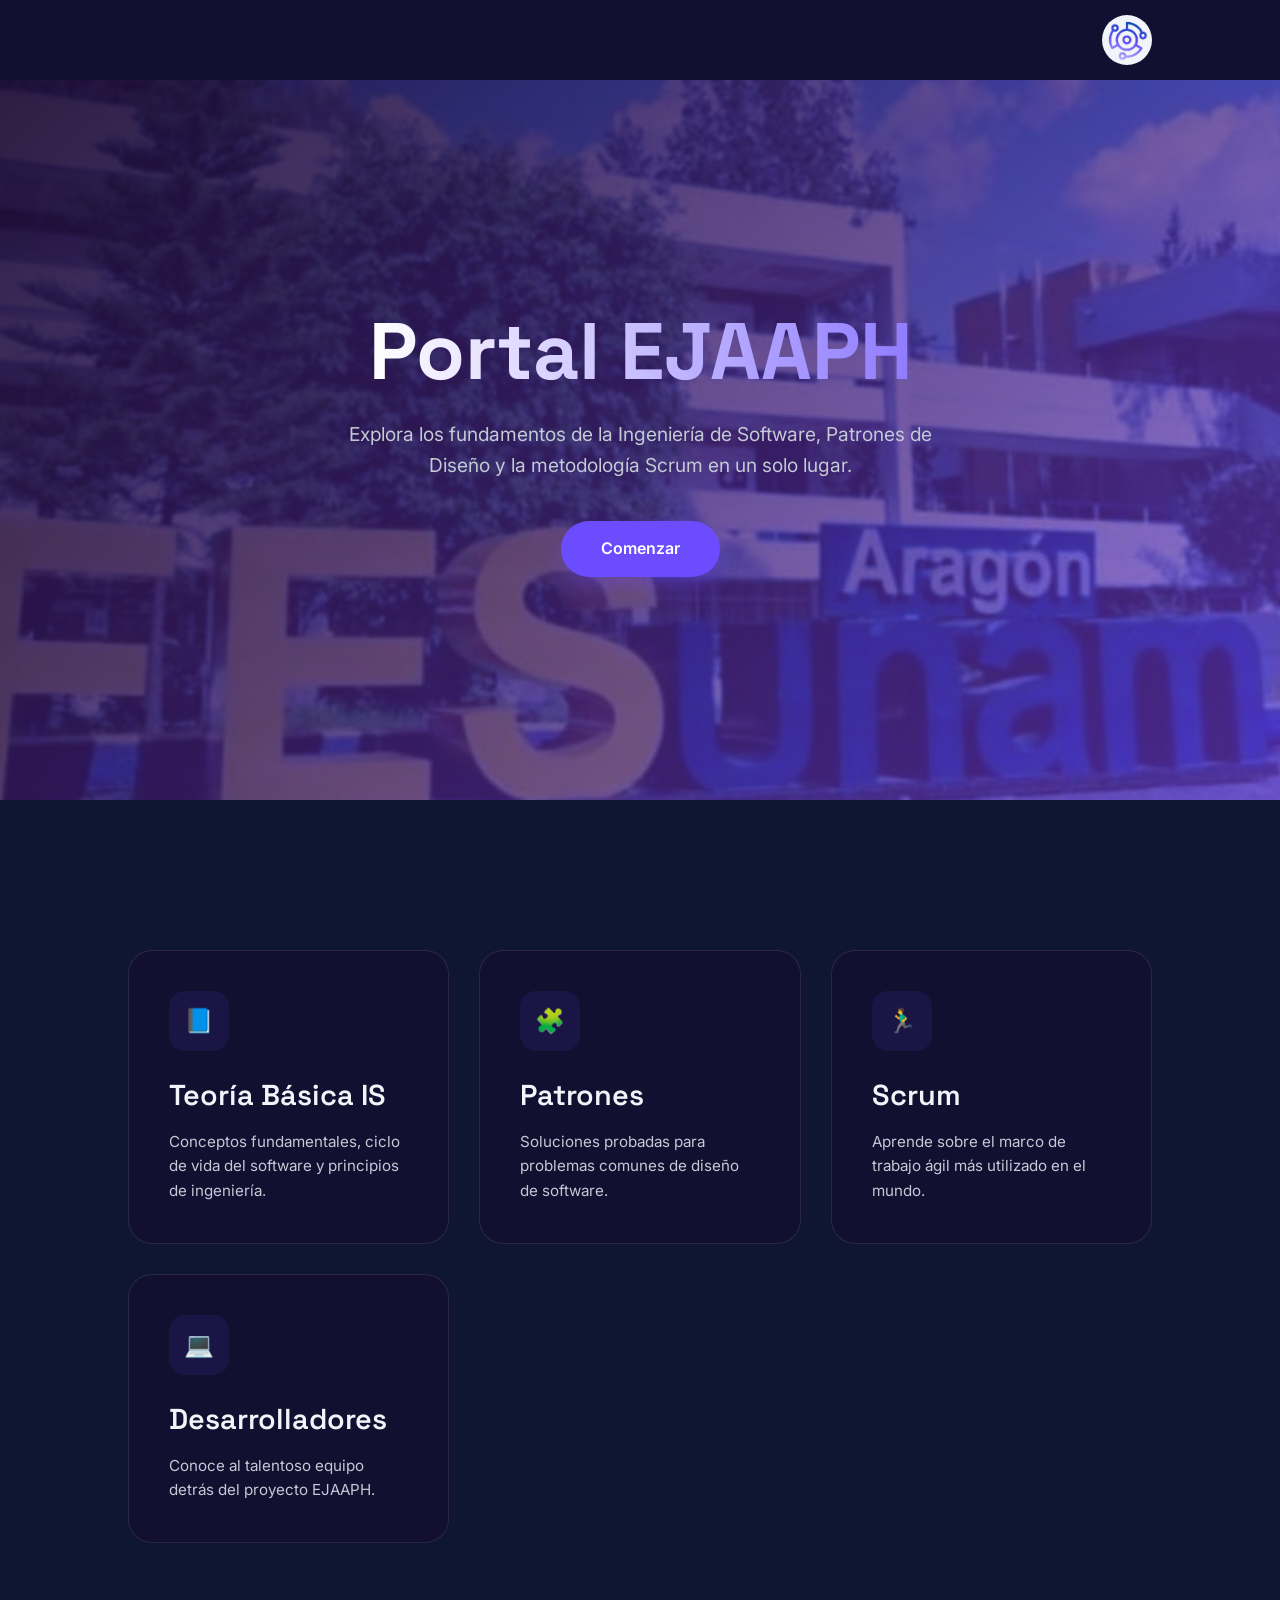
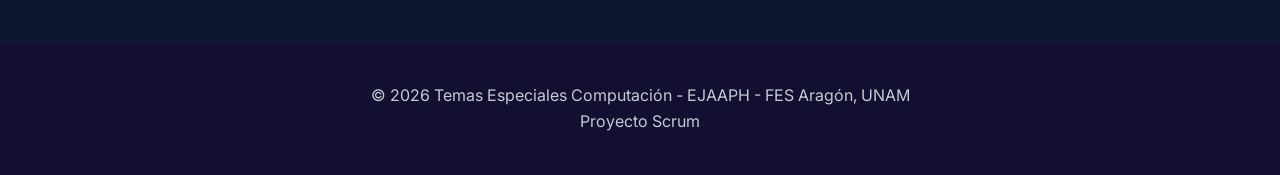
==== commit 63a0ee03: "Se agrega foto de la FES en el home" ====
--- a/index.html
+++ b/index.html
@@ -9,8 +9,10 @@
     <!-- Google Fonts -->
     <link rel="preconnect" href="https://fonts.googleapis.com">
     <link rel="preconnect" href="https://fonts.gstatic.com" crossorigin>
-    <link href="https://fonts.googleapis.com/css2?family=Inter:wght@400;500;600&family=Space+Grotesk:wght@500;700&display=swap" rel="stylesheet">
-    <link rel="stylesheet" href="src/style.css">
+    <link
+        href="https://fonts.googleapis.com/css2?family=Inter:wght@400;500;600&family=Space+Grotesk:wght@500;700&display=swap"
+        rel="stylesheet">
+    <link rel="stylesheet" href="src/css/style.css">
 </head>
 
 <body>
@@ -42,7 +44,8 @@
     <!-- Hero Section -->
     <section class="hero">
         <h1>Portal EJAAPH</h1>
-        <p>Explora los fundamentos de la Ingeniería de Software, Patrones de Diseño y la metodología Scrum en un solo lugar.</p>
+        <p>Explora los fundamentos de la Ingeniería de Software, Patrones de Diseño y la metodología Scrum en un solo
+            lugar.</p>
         <a href="#explorar" class="hero-btn">Comenzar</a>
     </section>
 
@@ -85,23 +88,7 @@
     </footer>
 
     <!-- Script para el menú -->
-    <script>
-        const btn = document.getElementById("menu-btn");
-        const panel = document.getElementById("menu-panel");
-
-        btn.addEventListener("click", () => {
-            btn.classList.toggle("active");
-            panel.classList.toggle("active");
-        });
-
-        /* Cerrar al hacer clic fuera */
-        document.addEventListener("click", (e) => {
-            if (!btn.contains(e.target) && !panel.contains(e.target)) {
-                btn.classList.remove("active");
-                panel.classList.remove("active");
-            }
-        });
-    </script>
+    <script src="src/js/menu.js"></script>
 </body>
 
-</html>
+</html>
--- a/src/css/style.css
+++ b/src/css/style.css
@@ -0,0 +1,627 @@
+/* Paleta de colores */
+:root {
+    --principal: #F1F5F9;
+    /* Texto principal claro */
+    --acento: #6C4CFF;
+    /* Morado tecnológico */
+    --acento-hover: #8F7CFF;
+    /* Morado claro */
+    --oscuro: #131d3a;
+    /* Azul oscuro para tarjetas */
+    --blanco: #F1F5F9;
+    --fondo-gris-suave: #121A33;
+    --texto-gris: #C3CAD5;
+    --texto-principal: #F1F5F9;
+    --texto-secundario: #C3CAD5;
+    --fondo-body: #0A0F1F;
+    /* Azul muy oscuro */
+    --fondo-header: rgba(18, 15, 48);
+    /* Semi-transparente */
+    --fondo-cards: rgb(18, 15, 48);
+    --fondo-seccion-alt: #0F1730;
+    --border-color: rgba(255, 255, 255, 0.1);
+
+    /* Fuentes */
+    --fuente-titulos: 'Space Grotesk', sans-serif;
+    --fuente-texto: 'Inter', sans-serif;
+}
+
+* {
+    box-sizing: border-box;
+    margin: 0;
+    padding: 0;
+}
+
+html {
+    scroll-behavior: smooth;
+    /* Navegación fluida  */
+}
+
+/* H1 — Título principal */
+h1 {
+    font-family: var(--fuente-titulos);
+    font-weight: 700;
+    font-size: 48px;
+    line-height: 1.2;
+}
+
+/* H2 — Títulos de sección */
+h2 {
+    font-family: var(--fuente-titulos);
+    font-weight: 600;
+    font-size: 36px;
+    line-height: 1.3;
+}
+
+/* H3 — Subtítulos */
+h3 {
+    font-family: var(--fuente-titulos);
+    font-weight: 600;
+    font-size: 28px;
+    line-height: 1.35;
+}
+
+/* Body — Texto principal */
+p {
+    font-family: var(--fuente-texto);
+    font-weight: 400;
+    font-size: 16px;
+    line-height: 1.6;
+}
+
+/* HEADER */
+.header {
+    position: relative;
+    z-index: 1000;
+    display: flex;
+    justify-content: space-between;
+    align-items: center;
+    padding: 15px 10%;
+    background-color: var(--fondo-header);
+}
+
+/* BOTÓN HAMBURGUESA */
+.menu-btn {
+    width: 35px;
+    height: 25px;
+    display: flex;
+    flex-direction: column;
+    justify-content: space-between;
+    background: none;
+    border: none;
+    cursor: pointer;
+}
+
+.menu-btn span {
+    display: block;
+    height: 4px;
+    background: var(--texto-principal);
+    border-radius: 2px;
+    transition: all 0.4s ease;
+}
+
+/* ANIMACIÓN A "X" */
+.menu-btn.active span:nth-child(1) {
+    transform: rotate(45deg) translate(5px, 5px);
+}
+
+.menu-btn.active span:nth-child(2) {
+    opacity: 0;
+}
+
+.menu-btn.active span:nth-child(3) {
+    transform: rotate(-45deg) translate(6px, -6px);
+}
+
+.menu-panel {
+    position: absolute;
+    z-index: 2000;
+    top: 70px;
+    left: 10%;
+    background: var(--fondo-cards);
+    border-radius: 15px;
+    padding: 20px;
+    min-width: 200px;
+    box-shadow: 0 15px 30px rgba(0, 0, 0, 0.2);
+    opacity: 0;
+    transform: translateY(-10px);
+    pointer-events: none;
+    transition: all 0.3s ease;
+}
+
+.menu-panel.active {
+    opacity: 1;
+    transform: translateY(0);
+    pointer-events: auto;
+}
+
+.menu-panel ul {
+    list-style: none;
+    margin: 0;
+    padding: 0;
+}
+
+.menu-panel li {
+    margin: 10px 0;
+}
+
+.menu-panel a {
+    text-decoration: none;
+    color: var(--texto-principal);
+    font-weight: 500;
+    transition: 0.3s;
+}
+
+.menu-panel a:hover {
+    color: var(--acento);
+}
+
+.header-right {
+    display: flex;
+    align-items: center;
+    gap: 15px;
+}
+
+.logo {
+    width: 100%;
+    max-width: 50px;
+    height: 100%;
+    max-height: 50px;
+    border-radius: 50%;
+}
+
+nav {
+    display: flex;
+    justify-content: space-between;
+    align-items: center;
+    max-width: 1400px;
+    margin: 0 auto;
+}
+
+/*Cuerpo*/
+body {
+    font-family: var(--fuente-texto);
+    font-size: 16px;
+    font-weight: 400;
+    line-height: 1.6;
+    background-color: var(--fondo-body);
+    color: var(--texto-principal);
+    transition: background-color 0.3s ease, color 0.3s ease;
+}
+
+/* ============ HERO SECTION ============ */
+.hero {
+    height: 80vh;
+    display: flex;
+    flex-direction: column;
+    justify-content: center;
+    align-items: center;
+    text-align: center;
+    padding: 0 10%;
+    /* Nuevo fondo: Capa oscura + Capa morado/azul + Imagen */
+    background: linear-gradient(135deg,
+            rgba(26, 10, 48, 0.92) 0%,
+            rgba(138, 76, 255, 0.55) 100%),
+        url('../image/FESARAGON.jpeg');
+    background-size: cover;
+    background-position: center 85%;
+    /* Se movió hacia abajo para centrar mejor el letrero */
+    background-attachment: fixed;
+    /* Efecto Parallax para toque premium */
+    position: relative;
+    overflow: hidden;
+}
+
+.hero h1 {
+    font-size: clamp(3rem, 8vw, 5rem);
+    margin-bottom: 20px;
+    background: linear-gradient(90deg, #fff, var(--acento-hover));
+    -webkit-background-clip: text;
+    background-clip: text;
+    -webkit-text-fill-color: transparent;
+}
+
+.hero p {
+    font-size: 1.2rem;
+    color: var(--texto-secundario);
+    max-width: 600px;
+    margin-bottom: 40px;
+}
+
+.hero-btn {
+    padding: 15px 40px;
+    background: var(--acento);
+    color: white;
+    text-decoration: none;
+    border-radius: 50px;
+    font-weight: 600;
+    transition: 0.3s;
+    box-shadow: 0 10px 20px rgba(108, 76, 255, 0.3);
+}
+
+.hero-btn:hover {
+    background: var(--acento-hover);
+    transform: translateY(-5px);
+    box-shadow: 0 15px 30px rgba(108, 76, 255, 0.4);
+}
+
+/* ============ SECCIONES (INDEX) ============ */
+.secciones-grid {
+    padding: 100px 10%;
+    background-color: var(--fondo-seccion-alt);
+}
+
+.grid-container {
+    display: grid;
+    grid-template-columns: repeat(auto-fit, minmax(300px, 1fr));
+    gap: 30px;
+    margin-top: 50px;
+}
+
+.seccion-card {
+    background: var(--fondo-cards);
+    padding: 40px;
+    border-radius: 24px;
+    border: 1px solid var(--border-color);
+    transition: all 0.4s cubic-bezier(0.175, 0.885, 0.32, 1.275);
+    text-decoration: none;
+    color: inherit;
+    display: flex;
+    flex-direction: column;
+    gap: 15px;
+}
+
+.seccion-card:hover {
+    transform: scale(1.05);
+    border-color: var(--acento);
+    box-shadow: 0 20px 40px rgba(0, 0, 0, 0.3);
+}
+
+.seccion-card .icon {
+    width: 60px;
+    height: 60px;
+    background: rgba(108, 76, 255, 0.1);
+    border-radius: 16px;
+    display: flex;
+    align-items: center;
+    justify-content: center;
+    font-size: 24px;
+    color: var(--acento);
+    margin-bottom: 10px;
+}
+
+.seccion-card h3 {
+    font-size: 1.8rem;
+    color: var(--blanco);
+}
+
+.seccion-card p {
+    color: var(--texto-secundario);
+    font-size: 0.95rem;
+}
+
+.seccion-titulo {
+    margin: 100px 0 40px 0;
+    text-align: center;
+}
+
+.seccion-titulo h2 {
+    font-size: 2.8rem;
+    color: var(--principal);
+}
+
+/* ==============Apartado 4 y paginas de desarrolladores ============*/
+.desarrolladores {
+    padding: 80px 10%;
+    background-color: var(--fondo-gris-suave);
+    text-align: center;
+    transition: background-color 0.3s ease;
+}
+
+.desarrolladores>p {
+    color: var(--texto-secundario);
+    margin-bottom: 50px;
+}
+
+.grid-equipo {
+    display: grid;
+    grid-template-columns: repeat(auto-fit, minmax(280px, 1fr));
+    gap: 40px;
+    justify-items: center;
+}
+
+.desarrollador {
+    background: var(--fondo-cards);
+    border-radius: 20px;
+    padding: 30px 20px;
+    width: 100%;
+    max-width: 320px;
+    box-shadow: 0 10px 20px rgba(0, 0, 0, 0.05);
+    transition: all 0.4s ease;
+    position: relative;
+    overflow: hidden;
+}
+
+/* Decoración superior sutil */
+.desarrollador::before {
+    content: '';
+    position: absolute;
+    top: 0;
+    left: 0;
+    width: 100%;
+    height: 5px;
+    background: linear-gradient(90deg, var(--principal), var(--acento));
+}
+
+/* Micro-interacción: Elevación y Sombra Cian */
+.desarrollador:hover {
+    transform: translateY(-15px);
+    box-shadow: 0 15px 30px rgba(0, 168, 204, 0.2);
+}
+
+.team-img-wrapper {
+    margin-bottom: 20px;
+}
+
+
+/* Imagen de perfil real */
+.team-avatar img {
+    width: 100%;
+    height: 100%;
+    border-radius: 50%;
+    object-fit: cover;
+}
+
+/* Micro-interacción: Rotación del Avatar */
+.desarrollador:hover .team-avatar {
+    transform: scale(1.1) rotate(5deg);
+}
+
+.team-info h3 {
+    color: var(--texto-principal);
+    margin-bottom: 5px;
+    font-size: 1.5rem;
+}
+
+.team-role {
+    font-family: var(--fuente-texto);
+    color: var(--acento);
+    font-size: 14px;
+    font-weight: 500;
+    text-transform: uppercase;
+    letter-spacing: 1px;
+    margin-bottom: 15px;
+}
+
+.team-info p {
+    font-size: 0.95rem;
+    color: var(--texto-secundario);
+    margin-bottom: 20px;
+    line-height: 1.5;
+}
+
+/* Animación de los enlaces ocultos */
+.perfil-link {
+    display: flex;
+    justify-content: center;
+    gap: 15px;
+    opacity: 0;
+    transform: translateY(20px);
+    /* Empieza un poco abajo */
+    transition: all 0.4s ease;
+}
+
+/* Los enlaces aparecen suavemente al hacer hover */
+.desarrollador:hover .perfil-link {
+    opacity: 1;
+    transform: translateY(0);
+}
+
+.perfil-btn {
+    font-family: var(--fuente-texto);
+    text-decoration: none;
+    color: var(--blanco);
+    font-weight: 500;
+    font-size: 14px;
+    line-height: 1.4;
+    padding: 8px 18px;
+    border: 1px solid #ddd;
+    border-radius: 20px;
+    transition: all 0.3s;
+}
+
+.perfil-btn:hover {
+    background-color: var(--acento);
+    color: var(--blanco);
+    border-color: var(--acento);
+}
+
+/* ------ Diseño para pagina personañ------ */
+.perfil-completo {
+    padding: 80px 10%;
+    text-align: center;
+    background-color: var(--fondo-seccion-alt);
+    transition: background-color 0.3s ease;
+    position: relative;
+}
+
+/* Efecto de gradiente sutil en el fondo */
+.perfil-completo::before {
+    content: '';
+    position: absolute;
+    bottom: 0;
+    left: 0;
+    right: 0;
+    height: 200px;
+    background: linear-gradient(to bottom, transparent, rgba(108, 76, 255, 0.05));
+    pointer-events: none;
+}
+
+.perfil-completo h2 {
+    color: var(--principal);
+    margin-bottom: 20px;
+    font-size: 3rem;
+}
+
+.perfil-completo>p {
+    color: var(--texto-secundario);
+    margin-bottom: 50px;
+    font-size: 1.2rem;
+}
+
+.grid-datos {
+    display: grid;
+    grid-template-columns: repeat(auto-fit, minmax(280px, 1fr));
+    gap: 30px;
+    margin-top: 50px;
+    position: relative;
+}
+
+.card {
+    background: var(--fondo-cards);
+    padding: 40px 30px;
+    border-radius: 20px;
+    box-shadow: 0 10px 30px rgba(0, 0, 0, 0.1);
+    transition: all 0.4s ease;
+    border: 1px solid var(--border-color);
+    position: relative;
+    overflow: hidden;
+}
+
+.card::before {
+    content: '';
+    position: absolute;
+    top: 0;
+    left: 0;
+    width: 100%;
+    height: 4px;
+    background: linear-gradient(90deg, var(--acento), var(--acento-hover));
+}
+
+.card:hover {
+    transform: translateY(-15px);
+    box-shadow: 0 20px 50px rgba(108, 76, 255, 0.2);
+    border-color: var(--acento);
+}
+
+.card h3 {
+    color: var(--principal);
+    margin-bottom: 15px;
+    font-size: 1.5rem;
+}
+
+.card p {
+    color: var(--texto-secundario);
+    line-height: 1.6;
+}
+
+.foto-perfil {
+    width: 100%;
+    max-width: 300px;
+    height: auto;
+    border-radius: 50%;
+}
+
+.foto-perfil:hover {
+    transform: scale(1.1) rotate(5deg);
+}
+
+/* ============ Pie de página ============ */
+footer {
+    background: var(--fondo-header);
+    color: var(--texto-gris);
+    text-align: center;
+    padding: 40px 0;
+    font-size: 0.8rem;
+    transition: background-color 0.3s ease, color 0.3s ease;
+}
+
+/* ============ MEDIA QUERIES PARA MÓVIL ============ */
+@media (max-width: 768px) {
+
+    /* Tipografía */
+    h1 {
+        font-size: 32px;
+    }
+
+    h2 {
+        font-size: 28px;
+    }
+
+    h3 {
+        font-size: 24px;
+    }
+
+    /* Hero */
+    .hero {
+        background-attachment: scroll;
+        /* Desactivamos el fijado en móvil para mejor rendimiento */
+    }
+
+    .hero h1 {
+        font-size: 2.5rem;
+    }
+
+    .hero p {
+        font-size: 1rem;
+    }
+
+    /* Ajustes de Padding general */
+    .header,
+    .hero,
+    .secciones-grid,
+    .desarrolladores,
+    .perfil-completo {
+        padding-left: 20px;
+        padding-right: 20px;
+    }
+
+    .secciones-grid,
+    .desarrolladores,
+    .perfil-completo {
+        padding-top: 60px;
+        padding-bottom: 60px;
+    }
+
+    /* Header */
+    .header-right h1 {
+        display: none;
+        /* Ocultamos el H1 del header en móvil para dejar espacio al logo */
+    }
+
+    .menu-panel {
+        left: 20px;
+        right: 20px;
+        min-width: unset;
+    }
+
+    /* Grids */
+    .grid-container,
+    .grid-equipo,
+    .grid-datos {
+        gap: 20px;
+    }
+
+    .seccion-card,
+    .desarrollador,
+    .card {
+        padding: 25px 20px;
+    }
+
+    .foto-perfil {
+        max-width: 200px;
+    }
+
+    /* Perfil Completo */
+    .perfil-completo h2 {
+        font-size: 2.2rem;
+    }
+
+    .seccion-titulo {
+        margin: 40px 0 20px 0;
+    }
+
+    .seccion-titulo h2 {
+        font-size: 2rem;
+    }
+}
